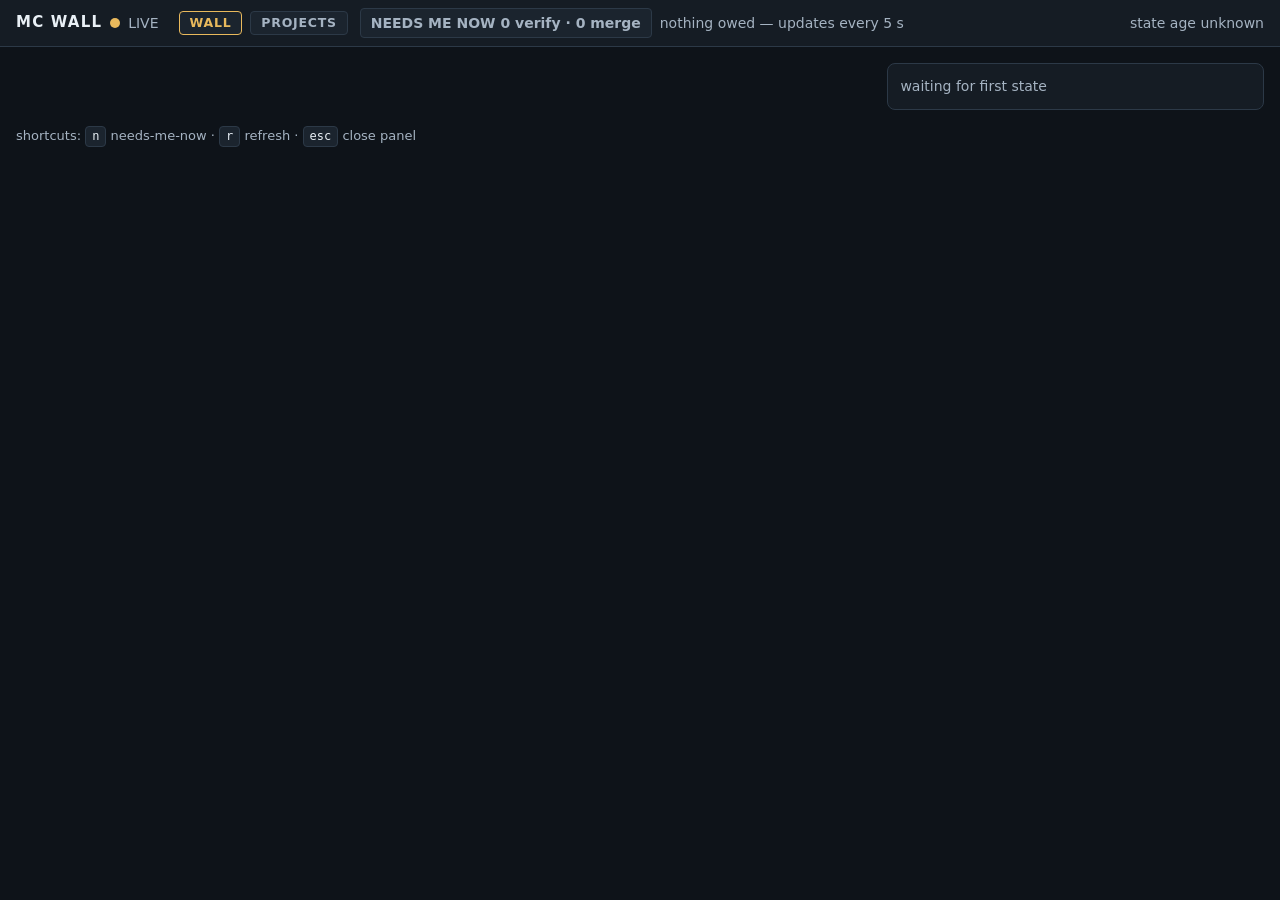
==== plugins/mission-control/wall/web/index.html @ cf571bd1 "feat(wall): parent-session lineage — tower emits parent_session_id; wall nests actors and tags side " ====
<!doctype html><html lang="en"><head><meta charset="utf-8">
<meta name="viewport" content="width=device-width, initial-scale=1">
<title>MC WALL</title>
<link rel="icon" href="data:,"><!-- suppress headless favicon net-error -->
<link rel="stylesheet" href="assets/style.css">
</head><body>
<header id="topbar">
  <div class="tb-cluster tb-identity">
    <span id="wordmark">MC WALL</span><span id="live-dot"></span><span id="mode-badge"></span>
  </div>
  <div class="tb-cluster tb-views">
    <button id="view-wall" type="button" aria-pressed="true">WALL</button>
    <button id="view-projects" type="button" aria-pressed="false">PROJECTS</button>
  </div>
  <div class="tb-cluster tb-owed">
    <button id="needs-me-now" type="button">NEEDS ME NOW <span id="nmn-counter"></span></button>
    <span id="nmn-hint" hidden>nothing owed — updates every 5 s</span>
  </div>
  <div class="tb-cluster tb-health">
    <span id="degraded-badges" role="status"></span>
    <span id="state-age-caption"></span>
  </div>
</header>
<div id="armed-strip"><span id="armed-indicator-slot"></span></div>
<div id="banner-strip" role="alert" hidden></div>
<div id="empty-hero" hidden></div>
<main id="grid">
  <section id="col1-programs" class="col"></section>
  <section id="col2" class="col">
    <section id="panel-verify" class="subpanel"></section>
    <section id="panel-human" class="subpanel"></section>
  </section>
  <section id="col3-sessions" class="col"></section>
</main>
<section id="projects-view" hidden></section>
<div id="panel-backdrop" hidden></div>
<div id="launch-panel" hidden></div>
<footer id="kbd-hint"><span>shortcuts: </span><span class="kbd">n</span><span> needs-me-now · </span><span class="kbd">r</span><span> refresh · </span><span class="kbd">esc</span><span> close panel</span></footer>
<script type="application/json" id="mock-full">{
  "schema_version": 1,
  "server": {
    "uptime_s": 43200,
    "generated_ts": 1789862400,
    "degraded": ["network degraded: git cleo", "note rows skipped: 2"],
    "banner": "QA fixture: embeds the literal '<\/script>' sequence to prove JSON block containment"
  },
  "programs": [
    {
      "program": "secfix",
      "note_path": "vault/secfix/note.md",
      "note_mtime": 1789861800,
      "objective": "harden session join against tag drift",
      "master": {"session_id": "s-master-1", "title": "mission-control tower", "last_active_ago_s": 412},
      "lanes": [
        {
          "row_id": "W2-L1",
          "repo": "cleo",
          "branch": "secfix/w2-l1",
          "slug": "secfix-w2-l1",
          "status_note": "forged",
          "status_parsed": "forged",
          "manifest": {"path": "ops/secfix/W2-L1.md", "prompt_md": "ops/secfix/W2-L1-prompt.md", "goal_md": "ops/secfix/W2-L1-goal.md", "precondition_mrs": [], "stall_t_hours": 24},
          "session": {"id": "s-101", "title": "secfix: join hardening", "title_pending": false, "dir": "~/.zcode/s-101", "last_active_ago_s": 900, "parent_session_id": null},
          "goal": {"state": "active", "queue_tail": "next: patch join tiebreak", "budget": {"slug": "secfix-w2-l1", "whole_run": 5, "gates": ["gate-1", "gate-2"]}},
          "signals": {"pushed": {"value": true, "age_s": 900}, "mr": {"ref": "!34", "repo_host": "gitlab", "state": "open", "title": "secfix: join hardening", "pipeline": "green", "age_s": 3600}},
          "suggest_verify": null,
          "stalled": null
        },
        {
          "row_id": "W2-L2",
          "repo": "cleo",
          "branch": "secfix/w2-l2",
          "slug": "secfix-w2-l2",
          "status_note": "launched",
          "status_parsed": "launched",
          "manifest": null,
          "session": null,
          "goal": {"state": "archived", "queue_tail": "", "budget": {}},
          "signals": {"pushed": {"value": false, "age_s": 7200}, "mr": null},
          "suggest_verify": null,
          "stalled": null
        },
        {
          "row_id": "W2-L3",
          "repo": "cleo",
          "branch": "secfix/w2-l3",
          "slug": "secfix-w2-l3",
          "status_note": "done",
          "status_parsed": "done",
          "manifest": {"path": "ops/secfix/W2-L3.md", "prompt_md": "ops/secfix/W2-L3-prompt.md", "goal_md": "ops/secfix/W2-L3-goal.md", "precondition_mrs": ["!12"], "stall_t_hours": 24},
          "session": {"id": "s-103", "title": "", "title_pending": true, "dir": "~/.zcode/s-103", "last_active_ago_s": 250000, "parent_session_id": null},
          "goal": {"state": "absent", "queue_tail": "", "budget": {}},
          "signals": {"pushed": null, "mr": null},
          "suggest_verify": null,
          "stalled": null
        },
        {
          "row_id": "W2-L4",
          "repo": "cleo",
          "branch": "secfix/w2-l4",
          "slug": "secfix-w2-l4",
          "status_note": "partial",
          "status_parsed": "partial",
          "manifest": {"path": "ops/secfix/W2-L4.md", "prompt_md": "ops/secfix/W2-L4-prompt.md", "goal_md": "ops/secfix/W2-L4-goal.md", "precondition_mrs": [], "stall_t_hours": 0},
          "session": null,
          "goal": null,
          "signals": {"pushed": {"value": true, "age_s": 120}, "mr": {"ref": "#56", "repo_host": "github", "state": "open", "title": "secfix: partial band fix", "pipeline": "", "age_s": 600}},
          "suggest_verify": {"because": ["status=partial", "finished_ago_s=2400"]},
          "stalled": null
        },
        {
          "row_id": "W2-L5",
          "repo": "cleo",
          "branch": "secfix/w2-l5",
          "slug": "secfix-w2-l5",
          "status_note": "failed",
          "status_parsed": "failed",
          "manifest": null,
          "session": {"id": "s-105", "title": "secfix: retry flaky join", "title_pending": false, "dir": "~/.zcode/s-105", "last_active_ago_s": 95, "parent_session_id": null},
          "goal": null,
          "signals": {"pushed": null, "mr": null},
          "suggest_verify": null,
          "stalled": null
        },
        {
          "row_id": "W2-L6",
          "repo": "cleo",
          "branch": "secfix/w2-l6",
          "slug": "secfix-w2-l6",
          "status_note": "parked",
          "status_parsed": "parked",
          "manifest": null,
          "session": null,
          "goal": null,
          "signals": {"pushed": null, "mr": null},
          "suggest_verify": null,
          "stalled": null
        },
        {
          "row_id": "W2-L7",
          "repo": "cleo",
          "branch": "secfix/w2-l7",
          "slug": "secfix-w2-l7",
          "status_note": "in-flight",
          "status_parsed": "in-flight",
          "manifest": {"path": "ops/secfix/W2-L7.md", "prompt_md": "ops/secfix/W2-L7-prompt.md", "goal_md": "ops/secfix/W2-L7-goal.md", "precondition_mrs": [], "stall_t_hours": 24},
          "session": {"id": "s-107", "title": "secfix: w2-l7 in flight", "title_pending": false, "dir": "~/.zcode/s-107", "last_active_ago_s": 1800, "parent_session_id": null},
          "goal": {"state": "active", "queue_tail": "next: arm launch gate", "budget": {"slug": "secfix-w2-l7", "whole_run": 3, "gates": ["gate-1"]}},
          "signals": {"pushed": {"value": false, "age_s": 30}, "mr": null},
          "suggest_verify": null,
          "stalled": null
        },
        {
          "row_id": "W2-L8",
          "repo": "cleo",
          "branch": "secfix/w2-l8",
          "slug": "secfix-w2-l8",
          "status_note": "Waiting on CI!!",
          "status_parsed": "UNPARSED",
          "manifest": null,
          "session": null,
          "goal": null,
          "signals": {"pushed": null, "mr": null},
          "suggest_verify": null,
          "stalled": null
        },
        {
          "row_id": "W2-L9",
          "repo": "cleo",
          "branch": "secfix/w2-l9",
          "slug": "secfix-w2-l9",
          "status_note": "in-flight",
          "status_parsed": "in-flight",
          "manifest": {"path": "ops/secfix/W2-L9.md", "prompt_md": "ops/secfix/W2-L9-prompt.md", "goal_md": "ops/secfix/W2-L9-goal.md", "precondition_mrs": [], "stall_t_hours": 6},
          "session": null,
          "goal": null,
          "signals": {"pushed": null, "mr": null},
          "suggest_verify": null,
          "stalled": {"because": "inactive for 21600s > stall_t 6h", "last_event": "queue.md mtime at 21600s ago"}
        },
        {
          "row_id": "W2-L10",
          "repo": "cleo",
          "branch": "secfix/w2-l10",
          "slug": "secfix-w2-l10",
          "status_note": "",
          "status_parsed": "UNPARSED",
          "manifest": null,
          "session": null,
          "goal": null,
          "signals": {"pushed": null, "mr": null},
          "suggest_verify": null,
          "stalled": null
        }
      ]
    },
    {
      "program": "omniforge",
      "note_path": "",
      "note_mtime": 0,
      "objective": "",
      "master": {"session_id": null, "title": null, "last_active_ago_s": null},
      "lanes": [
        {
          "row_id": "W3-L1",
          "repo": null,
          "branch": null,
          "slug": null,
          "status_note": "done",
          "status_parsed": "done",
          "manifest": null,
          "session": null,
          "goal": null,
          "signals": {"pushed": null, "mr": null},
          "suggest_verify": null,
          "stalled": null
        }
      ]
    }
  ],
  "verify_queue": [
    {"row_id": "W2-L3", "program": "secfix", "finished_ago_s": 250000, "master_hint": "s-master-1", "verify_cmd": "/mission-control-verify s-103"},
    {"row_id": "W2-L4", "program": "secfix", "finished_ago_s": 2400, "master_hint": "s-master-1", "verify_cmd": "/mission-control-verify sess_w2l4"},
    {"row_id": "W2-L99", "program": "secfix", "finished_ago_s": 600, "master_hint": "", "verify_cmd": "/mission-control-verify raw-token-xyz"},
    {"row_id": "W3-L1", "program": "omniforge", "finished_ago_s": 0, "master_hint": "", "verify_cmd": ""}
  ],
  "human_actions": [
    {"kind": "merge", "ref": "!34", "repo": "cleo", "repo_host": "gitlab", "title": "secfix: join hardening", "pipeline": "green", "ready": true},
    {"kind": "merge", "ref": "#56", "repo": "omniforge", "repo_host": "github", "title": "secfix: partial band fix", "pipeline": "", "ready": false}
  ],
  "sessions_unmapped": [
    {"id": "s-unmapped-1", "title": "scratch: rebase experiment", "dir": "~/.zcode/s-unmapped-1", "last_active_ago_s": 172800, "parent_session_id": "s-101"},
    {"id": "s-unmapped-2", "title": "", "dir": "~/.zcode/s-unmapped-2", "last_active_ago_s": 300, "parent_session_id": "sess_5eed0000-0000-4000-8000-0000000000dd"}
  ],
  "launch_pending": null,
  "wall": {
    "pending": {
      "version": 2,
      "status": "prompt-armed",
      "flag": null,
      "reason": null,
      "row_id": "W2-L7",
      "lane_tag": "[secfix W2-L7]",
      "repo_root": "/Users/shahil/work/cleo",
      "prompt_sha256": "b6c4f2a9d8e13f7a0c5e2b19d4a8f6c3e71b09d5a2c48f7e6b1d93a5c8e0f421",
      "launch_click_ms": 1789861800000,
      "matched_session_id": null,
      "matched_at_ms": null,
      "last_eval_ms": 1789862400000,
      "advisory_120s_fired": false,
      "canary_fired": false,
      "updated_at_ms": 1789862400000
    }
  }
}</script>
<script type="application/json" id="mock-minimal">{
  "schema_version": 1,
  "server": {"uptime_s": 0, "generated_ts": 0, "degraded": [], "banner": null},
  "programs": [],
  "verify_queue": [],
  "human_actions": [],
  "sessions_unmapped": [],
  "launch_pending": null,
  "wall": {"pending": null}
}</script>
<script type="application/json" id="mock-null-program">{
  "schema_version": 1,
  "server": {"uptime_s": 120, "generated_ts": 1789862400, "degraded": [], "banner": null},
  "programs": [
    null,
    {
      "program": "secfix",
      "note_path": "",
      "note_mtime": 0,
      "objective": "",
      "master": {"session_id": null, "title": null, "last_active_ago_s": null},
      "lanes": [
        {
          "row_id": "W2-L5",
          "repo": "cleo",
          "branch": null,
          "slug": null,
          "status_note": "launched",
          "status_parsed": "launched",
          "manifest": null,
          "session": null,
          "goal": null,
          "signals": {"pushed": null, "mr": null},
          "suggest_verify": null,
          "stalled": null
        }
      ]
    }
  ],
  "verify_queue": [],
  "human_actions": [],
  "sessions_unmapped": [],
  "launch_pending": null,
  "wall": {"pending": null}
}</script>
<script type="application/json" id="mock-unparsed">{
  "schema_version": 1,
  "server": {"uptime_s": 60, "generated_ts": 1789862400, "degraded": [], "banner": null},
  "programs": [
    {
      "program": "secfix",
      "note_path": "",
      "note_mtime": 0,
      "objective": "",
      "master": {"session_id": null, "title": null, "last_active_ago_s": null},
      "lanes": [
        {
          "row_id": "W2-L8",
          "repo": "cleo",
          "branch": null,
          "slug": null,
          "status_note": "Waiting on CI!!",
          "status_parsed": "UNPARSED",
          "manifest": null,
          "session": null,
          "goal": null,
          "signals": {"pushed": null, "mr": null},
          "suggest_verify": null,
          "stalled": null
        }
      ]
    }
  ],
  "verify_queue": [],
  "human_actions": [],
  "sessions_unmapped": [],
  "launch_pending": null,
  "wall": {"pending": null}
}</script>
<script type="application/json" id="mock-no-schema-version">{
  "server": {"uptime_s": 60, "generated_ts": 1789862400, "degraded": [], "banner": null},
  "programs": [
    {
      "program": "secfix",
      "note_path": "",
      "note_mtime": 0,
      "objective": "",
      "master": {"session_id": null, "title": null, "last_active_ago_s": null},
      "lanes": [
        {
          "row_id": "W2-L2",
          "repo": "cleo",
          "branch": null,
          "slug": null,
          "status_note": "launched",
          "status_parsed": "launched",
          "manifest": null,
          "session": null,
          "goal": null,
          "signals": {"pushed": null, "mr": null},
          "suggest_verify": null,
          "stalled": null
        }
      ]
    }
  ],
  "verify_queue": [],
  "human_actions": [],
  "sessions_unmapped": [],
  "launch_pending": null,
  "wall": {"pending": null}
}</script>
<script type="application/json" id="mock-empty-lanes">{
  "schema_version": 1,
  "server": {"uptime_s": 240, "generated_ts": 1789862400, "degraded": [], "banner": null},
  "programs": [
    {
      "program": "secfix",
      "note_path": "vault/secfix/note.md",
      "note_mtime": 1789860000,
      "objective": "sweep stale queue entries",
      "master": {"session_id": null, "title": null, "last_active_ago_s": null},
      "lanes": []
    }
  ],
  "verify_queue": [],
  "human_actions": [],
  "sessions_unmapped": [],
  "launch_pending": null,
  "wall": {"pending": null}
}</script>
<script type="application/json" id="mock-freeze">{
  "schema_version": 1,
  "server": {"uptime_s": 600, "generated_ts": 1789862400, "degraded": ["tracking degraded: session store unreadable"], "banner": null},
  "programs": [],
  "verify_queue": [],
  "human_actions": [],
  "sessions_unmapped": [],
  "launch_pending": null,
  "wall": {"pending": null}
}</script>
<script type="application/json" id="mock-pending-null">{
  "schema_version": 1,
  "server": {"uptime_s": 300, "generated_ts": 1789862400, "degraded": [], "banner": null},
  "programs": [
    {
      "program": "secfix",
      "note_path": "",
      "note_mtime": 0,
      "objective": "",
      "master": {"session_id": null, "title": null, "last_active_ago_s": null},
      "lanes": [
        {
          "row_id": "W2-L1",
          "repo": "cleo",
          "branch": null,
          "slug": null,
          "status_note": "forged",
          "status_parsed": "forged",
          "manifest": null,
          "session": null,
          "goal": null,
          "signals": {"pushed": null, "mr": null},
          "suggest_verify": null,
          "stalled": null
        }
      ]
    }
  ],
  "verify_queue": [],
  "human_actions": [],
  "sessions_unmapped": [],
  "launch_pending": null,
  "wall": {"pending": null}
}</script>
<script type="application/json" id="mock-pending-flagged">{
  "schema_version": 1,
  "server": {"uptime_s": 900, "generated_ts": 1789862400, "degraded": [], "banner": null},
  "programs": [],
  "verify_queue": [],
  "human_actions": [],
  "sessions_unmapped": [],
  "launch_pending": null,
  "wall": {
    "pending": {
      "version": 5,
      "status": "flagged",
      "flag": "ambiguous",
      "reason": "ambiguous tags",
      "row_id": "W2-L3",
      "lane_tag": "[secfix W2-L3]",
      "repo_root": "/Users/shahil/work/cleo",
      "prompt_sha256": "3e7a1c9b5d204f8e6a3c7b9d1e5f4a2c8b7d6e5f4a3c2b1d0e9f8a7b6c5d4e3f",
      "launch_click_ms": 1789850000000,
      "matched_session_id": "s-103",
      "matched_at_ms": 1789850100000,
      "last_eval_ms": 1789850100000,
      "advisory_120s_fired": true,
      "canary_fired": false,
      "updated_at_ms": 1789850100000
    }
  }
}</script>
<script src="assets/app.js"></script>
</body></html>
---- plugins/mission-control/wall/web/assets/style.css ----
/* MC Wall — style.css (canonical). The copy at assets/style.css must stay
 * byte-identical (AC-32). The :root token set below is the design contract
 * of record (redesign SPEC v2.1, "the operator's wall") — dark, dense-but-
 * scannable, information-first. Hue semantics (round 4 accent discipline):
 *   --attention cyan-blue  = interactive / look here (focus, hover, jump,
 *                            stalled ring) — deliberately never an alarm;
 *   --derived amber        = pending human action (armed strip, the owed CTA,
 *                            COPY VERIFY) AND derived signals — the "your
 *                            move" family;
 *   --stale red            = blocked / broken only. */

:root {
  --bg: #0e1319;
  --panel: #151c24;
  --panel-2: #1b242e;
  --border: #2c3947;
  --ink: #e9f0f6;
  --ink-dim: #a5b3c2;
  --note: #4cd787;
  --derived: #e9b95c;
  --stale: #ff8578;
  --attention: #62c2f0;
  /* additive layout + shape tokens (SPEC v2.1 §2.1) — the only spacing
   * vocabulary; no rule below may invent a raw px gap where a step exists */
  --s1: 4px;
  --s2: 8px;
  --s3: 12px;
  --s4: 16px;
  --s5: 24px;
  --r-s: 4px;
  --r-m: 8px;
  --r-pill: 999px;
  --focus: var(--attention);
}

html,
body {
  height: 100%;
}

body {
  margin: 0;
  background: var(--bg);
  color: var(--ink);
  font-family: system-ui, -apple-system, "Segoe UI", Roboto, sans-serif;
  font-size: 14px;
  line-height: 1.45;
  overflow-y: auto;
  overflow-x: hidden;
}

[hidden] {
  display: none !important;
}

/* ---- top bar shell (SPEC v2.1 §1/A2: three clusters) ---- */

#topbar {
  display: flex;
  align-items: center;
  flex-wrap: wrap;
  gap: var(--s3);
  padding: var(--s2) var(--s4);
  background: var(--panel);
  border-bottom: 1px solid var(--border);
  /* round 4 polish: the operator bar survives scrolling the wall */
  position: sticky;
  top: 0;
  z-index: 5;
}

.tb-cluster {
  display: flex;
  align-items: center;
  flex-wrap: wrap;
  gap: var(--s2);
}

.tb-health {
  margin-left: auto;
}

#wordmark {
  font-size: 15px;
  font-weight: 800;
  letter-spacing: 0.08em;
  text-transform: uppercase;
}

#live-dot {
  position: relative;
  width: 10px;
  height: 10px;
  border-radius: 50%;
  background: var(--stale);
}

#mode-badge,
#state-age-caption {
  color: var(--ink-dim);
}

/* the owed CTA: amber-tinted while it has work to name (the "your move"
 * family — round 4 accent discipline); idle-dim at 0 owed (SPEC v2.1 §2.5)
 * — still focusable/clickable either way */

#needs-me-now {
  color: var(--ink);
  background: color-mix(in srgb, var(--derived) 14%, var(--panel-2));
  border: 2px solid var(--derived);
}

#needs-me-now.nmn-idle {
  color: var(--ink-dim);
  background: var(--panel-2);
  border: 1px solid var(--border);
}

#nmn-hint {
  color: var(--ink-dim);
  font-size: 14px;
}

#nmn-counter {
  font-weight: 700;
}

/* ---- generic interactive states (every control the page introduces) ---- */

button {
  font: inherit;
  font-weight: 600;
  color: var(--ink);
  background: var(--panel-2);
  border: 1px solid var(--border);
  border-radius: var(--r-s);
  padding: 4px 10px;
  min-height: 26px;
  cursor: pointer;
}

button:hover {
  border-color: var(--attention);
}

button:active {
  background: var(--panel);
  border-color: var(--attention);
}

button:disabled {
  color: var(--ink-dim);
  opacity: 0.6;
  cursor: not-allowed;
}

/* one focus language (SPEC v2.1 §4.1): 2px cyan outline, offset 2, everywhere */

button:focus-visible,
.lane--launchable:focus-visible,
.session-row:focus-visible,
.unmapped-row:focus-visible,
.unmapped-toggle:focus-visible,
.idle-sub-head:focus-visible {
  outline: 2px solid var(--focus);
  outline-offset: 2px;
}

/* ---- armed strip (A1: the armed indicator leaves the top bar) ---- */

#armed-strip {
  padding: 0 var(--s4);
  /* Browser finding, round 3 (screen 10): the fixed launch panel (z 20) and
   * its backdrop (z 19) otherwise occlude the strip's right-aligned controls.
   * Riding above both keeps re-copy/cancel/× visible and clickable while the
   * panel is open; freeze (z 40, pointer-events none) still covers the page. */
  position: relative;
  z-index: 25;
}

/* with the panel open, the strip's BOX ends where the panel begins (round 4
 * fix, screens 07-10): the old padding-right hack kept the full-width strip
 * painting its border/background OVER the panel's first field row. An even
 * right margin shrinks the box instead — the armed chip + its controls dock
 * beside the panel edge with nothing overlapping. */

body.panel-open #armed-strip {
  padding-right: 0;
  margin-right: min(420px, 92vw);
}

/* ---- three-column grid (SPEC section 6) ---- */

#grid {
  display: grid;
  grid-template-columns: minmax(340px, 1fr) minmax(420px, 1.25fr) minmax(340px, 1fr);
  grid-template-areas: "programs verify sessions";
  gap: var(--s3);
  padding: var(--s4);
  align-items: start;
}

#col1-programs {
  grid-area: programs;
}

#col2 {
  grid-area: verify;
}

#col3-sessions {
  grid-area: sessions;
}

/* ---- round 4b: the ADAPTIVE grid ----
 * A column with no rows leaves the grid template instead of remaining as an
 * empty box floating in dead space (the default live wall used to show two
 * contentless columns beside ~60% void). renderBody tags #grid with
 * has-/no-programs, has-/no-owed, has-/no-sessions; the combinations below
 * pick the template. A sole content column centers at a readable width. */

#grid.has-programs.has-owed.has-sessions {
  grid-template-columns: minmax(340px, 1fr) minmax(420px, 1.25fr) minmax(340px, 1fr);
  grid-template-areas: "programs verify sessions";
}

#grid.has-programs.has-owed.no-sessions {
  grid-template-columns: minmax(340px, 1.1fr) minmax(420px, 1fr);
  grid-template-areas: "programs verify";
}

#grid.has-programs.no-owed.has-sessions {
  grid-template-columns: minmax(340px, 1.1fr) minmax(340px, 1fr);
  grid-template-areas: "programs sessions";
}

#grid.no-programs.has-owed.has-sessions {
  grid-template-columns: minmax(420px, 1.1fr) minmax(340px, 1fr);
  grid-template-areas: "verify sessions";
}

#grid.has-programs.no-owed.no-sessions {
  grid-template-columns: 1fr;
  grid-template-areas: "programs";
}

#grid.no-programs.has-owed.no-sessions {
  grid-template-columns: 1fr;
  grid-template-areas: "verify";
}

#grid.no-programs.no-owed.has-sessions {
  grid-template-columns: 1fr;
  grid-template-areas: "sessions";
}

/* Columns whose area is not in the active template are REMOVED, not left for
 * auto-placement: a dangling grid-area spawns implicit tracks that garble the
 * template (browser finding, round 4b — the live wall rendered verify boxes
 * in an implicit third column beside the sessions-only grid). display:none
 * takes them out of placement; their notes stay in the DOM for the pins. */

#grid.no-programs.no-owed #col1-programs,
#grid.no-programs.no-owed #col2 {
  display: none;
}

#grid.no-programs.has-owed #col1-programs {
  display: none;
}

#grid.has-programs.no-owed #col2 {
  display: none;
}

#grid.has-programs.has-owed.no-sessions #col3-sessions {
  display: none;
}

#grid.no-programs.has-owed.no-sessions #col3-sessions {
  display: none;
}

#grid.has-programs.no-owed.no-sessions #col3-sessions {
  display: none;
}

/* sole-sessions view: the collapsed 240px scroll cap wastes the page — let
 * the list breathe while keeping it scrollable (base rule stays pinned).
 * :not(.open) matters: without it this rule's specificity beats
 * .unmapped-rows.open and the show-all toggle stops doing anything. */

#grid.one-col .unmapped-rows:not(.open) {
  max-height: 62vh;
}

/* ---- round 5: view switcher (WALL / PROJECTS) + projects screen ---- */

.tb-views {
  margin-left: var(--s2);
}

.tb-views button {
  min-height: 24px;
  padding: 1px 10px;
  font-size: 12.5px;
  letter-spacing: 0.06em;
  color: var(--ink-dim);
}

.tb-views button[aria-pressed="true"] {
  color: var(--derived);
  border-color: var(--derived);
}

#projects-view {
  max-width: 1100px;
  margin: 0 auto;
  padding: var(--s4);
}

.projects-headrow {
  display: flex;
  align-items: center;
  justify-content: space-between;
  margin-bottom: var(--s2);
}

.projects-head {
  font-size: 15px;
  font-weight: 800;
  letter-spacing: 0.06em;
  text-transform: uppercase;
  color: var(--ink-dim);
}

.projects-sort {
  min-height: 24px;
  font-size: 12.5px;
  color: var(--ink-dim);
}

.projects-controls {
  display: flex;
  align-items: center;
  gap: var(--s2);
  margin-left: auto;
}

.projects-bg {
  min-height: 24px;
  font-size: 12.5px;
  color: var(--ink-dim);
}

.projects-bg[aria-pressed="true"] {
  color: var(--derived);
  border-color: var(--derived);
}

.project-card {
  background: var(--panel-2);
  border: 1px solid var(--border);
  border-radius: var(--r-m);
  padding: 10px;
}

.project-card + .project-card {
  margin-top: var(--s3);
}

.project-head {
  display: flex;
  align-items: baseline;
  flex-wrap: wrap;
  gap: 2px 10px;
}

.project-name {
  font-size: 15px;
  font-weight: 700;
}

/* the full path rides the name's title tooltip — never printed (round 5) */

.project-meta {
  margin-left: auto;
  color: var(--ink-dim);
  font-size: 13px;
}

.project-row {
  display: flex;
  align-items: baseline;
  gap: 10px;
  margin-top: 6px;
  padding: 5px 8px;
  background: var(--panel);
  border: 1px solid var(--border);
  border-radius: var(--r-m);
  font-size: 14px;
  cursor: pointer;
}

.project-row:hover {
  border-color: var(--attention);
}

.project-row-tag {
  color: var(--ink-dim);
  font-family: ui-monospace, SFMono-Regular, Menlo, Consolas, monospace;
  font-size: 12.5px;
  white-space: nowrap;
}

.project-row-title {
  flex: 1 1 200px;
  min-width: 0;
  overflow: hidden;
  text-overflow: ellipsis;
  white-space: nowrap;
  font-weight: 600;
}

.project-row-age {
  color: var(--ink-dim);
  white-space: nowrap;
}

.project-row .dim {
  font-family: ui-monospace, SFMono-Regular, Menlo, Consolas, monospace;
  font-size: 12.5px;
}

#grid.one-col .col {
  width: 100%;
  max-width: 1100px;
  margin: 0 auto;
}

/* a fully-empty VALID wall: the grid hides entirely — the big hero IS the page */

#grid.is-empty {
  display: none;
}

/* ---- round 4: the all-clear hero (index.html ships it hidden between the
 * banner strip and the grid; renderEmptyHero fills one of two forms) ---- */

#empty-hero.hero--big {
  margin: 0 var(--s4);
  padding: 26vh var(--s4) 0;
  text-align: center;
}

#empty-hero.hero--big .hero-line {
  font-size: 22px;
  font-weight: 800;
  letter-spacing: 0.01em;
  color: var(--note);
}

#empty-hero.hero--big .hero-sub {
  margin: var(--s2) auto 0;
  max-width: 640px;
  color: var(--ink-dim);
  font-size: 14px;
}

/* slim form: one context line when programs are absent but content exists */

#empty-hero.hero--slim {
  margin: 0 var(--s4);
  padding: var(--s3) 0 0;
  text-align: center;
}

#empty-hero.hero--slim .hero-line {
  color: var(--ink-dim);
  font-size: 14px;
}

/* boot readability (round 4, screen 01b): while LIVE waits for the first
 * state, the middle column's TWO waiting subpanels read as one duplicated
 * box — collapse the second; the notes stay in the DOM (AC-5 reads them) */

#col2.waiting .subpanel + .subpanel {
  display: none;
}

#col2.waiting .subpanel {
  border-style: dashed;
}

.col {
  min-width: 0;
  background: var(--panel);
  border: 1px solid var(--border);
  border-radius: var(--r-m);
  padding: var(--s3);
}

#col2 {
  display: flex;
  flex-direction: column;
}

.subpanel {
  background: var(--panel-2);
  border: 1px solid var(--border);
  border-radius: var(--r-m);
  padding: 10px;
}

#col2 .subpanel + .subpanel {
  margin-top: var(--s3);
}

/* dim empty-state note rendered by app.renderBlank */

.panel-note {
  color: var(--ink-dim);
  font-size: 14px;
}

/* skipped-rows notes (SPEC v2.1 §4.4): micro-mono, ⓘ prefix, text unchanged */

.data-note {
  color: var(--ink-dim);
  font-family: ui-monospace, SFMono-Regular, Menlo, Consolas, monospace;
  font-size: 12.5px;
}

.data-note::before {
  content: "ⓘ ";
}

/* companion guidance lines on valid-doc empty panels (SPEC v2.1 §4.4) */

.empty-hint {
  margin-top: var(--s1);
  color: var(--ink-dim);
  font-size: 14px;
}

/* ---- Col 1: program cards (SPEC 6.1) ---- */

.program-card {
  background: var(--panel-2);
  border: 1px solid var(--border);
  border-radius: var(--r-m);
  padding: 10px;
}

.program-card + .program-card {
  margin-top: var(--s3);
}

.card-head {
  display: flex;
  flex-wrap: wrap;
  align-items: baseline;
  gap: 2px 10px;
}

.card-title {
  font-size: 15px;
  font-weight: 700;
}

.card-objective {
  color: var(--ink-dim);
  font-size: 14px;
}

.card-stamp {
  margin-left: auto;
  color: var(--ink-dim);
  font-size: 14px;
}

.dim {
  color: var(--ink-dim);
}

/* ---- trust chip grammar (SPEC 5): line style AND dot shape encode the level ---- */

.lane {
  display: flex;
  flex-wrap: wrap;
  align-items: center;
  gap: 6px;
  margin-top: 8px;
}

.lane--launchable {
  cursor: pointer;
  border-radius: var(--r-s);
}

/* hover is elevation, never the sole carrier (the persistent ▸ rides along) */

.lane--launchable:hover {
  background: color-mix(in srgb, var(--attention) 7%, var(--panel-2));
  box-shadow: 0 0 0 1px color-mix(in srgb, var(--attention) 45%, var(--panel-2));
}

.lane--launchable:hover .chip,
.lane--launchable:active .chip {
  border-color: var(--attention);
}

.lane .stalled-note,
.lane .session-line,
.lane .goal-line {
  flex-basis: 100%;
  padding-left: 14px; /* SPEC v2.1 §3/05(b): detail lines indent under the chip */
  font-size: 14px;
  color: var(--ink-dim);
}

.stalled-note {
  color: var(--attention);
  font-weight: 600;
}

/* forged lanes carry a persistent trailing affordance — visible at rest */

.lane-go {
  color: var(--ink-dim);
}

.lane--launchable:hover .lane-go,
.lane--launchable:focus-visible .lane-go {
  color: var(--attention);
}

.chip {
  position: relative;
  display: inline-flex;
  align-items: center;
  min-height: 26px;
  padding: 2px 16px 2px 10px; /* right padding leaves room for the corner dot */
  border-radius: var(--r-pill);
  font-size: 14px;
  font-weight: 600;
  background: var(--panel);
}

/* Note status: SOLID 2px border + FILLED disk corner dot */
.chip--note {
  border: 2px solid var(--note);
  color: var(--note);
}

.chip--note::after {
  content: "";
  position: absolute;
  top: -4px;
  right: -4px;
  width: 10px;
  height: 10px;
  border-radius: 50%;
  background: var(--note);
}

/* Derived signal: DASHED 2px border + thin OPEN outline dot */
.chip--derived {
  border: 2px dashed var(--derived);
  color: var(--derived);
}

.chip--derived::after {
  content: "";
  position: absolute;
  top: -4px;
  right: -4px;
  width: 10px;
  height: 10px;
  border-radius: 50%;
  border: 1.5px solid var(--derived);
  background: transparent;
}

/* Stale / unknown: HATCHED stripes (stale ~30% alpha over transparent) + HOLLOW donut dot */
.chip--stale {
  border: 2px solid var(--stale);
  color: var(--stale);
  background-image: repeating-linear-gradient(45deg, color-mix(in srgb, var(--stale) 30%, transparent) 0 2px, transparent 2px 6px);
}

.chip--stale::after {
  content: "";
  position: absolute;
  top: -4px;
  right: -4px;
  width: 10px;
  height: 10px;
  border-radius: 50%;
  border: 3px solid var(--stale);
  background: transparent;
}

/* chip grammar v2 (SPEC v2.1 §2.4): severity rides ADDITIVE modifier classes
 * placed AFTER the provenance rules so border-color/color cascade wins; the
 * base border shorthands above stay untouched (AC-26 exact-string pins). */

.chip--sev-ok {
  color: var(--note);
  border-color: var(--note);
  background-color: color-mix(in srgb, var(--note) 12%, var(--panel-2));
}

.chip--sev-watch {
  color: var(--derived);
  border-color: var(--derived);
  background-color: color-mix(in srgb, var(--derived) 12%, var(--panel-2));
}

.chip--sev-blocked {
  color: var(--stale);
  border-color: var(--stale);
  background-color: color-mix(in srgb, var(--stale) 12%, var(--panel-2));
}

/* a stale-PROVENANCE chip watched/blocked re-hatches in the severity hue */

.chip--stale.chip--sev-watch {
  color: var(--derived);
  border-color: var(--derived);
  background-image: repeating-linear-gradient(45deg, color-mix(in srgb, var(--derived) 30%, transparent) 0 2px, transparent 2px 6px);
}

.chip--stale.chip--sev-blocked {
  background-image: repeating-linear-gradient(45deg, color-mix(in srgb, var(--stale) 30%, transparent) 0 2px, transparent 2px 6px);
}

/* round 4 status variants: the green family reads differently at a glance —
 * done goes quiet (finished work), in-flight is the LIVE one, parked dims.
 * Additive over the sev-ok base; no new tokens. */

.chip--s-done {
  color: color-mix(in srgb, var(--note) 55%, var(--ink-dim));
  border-color: color-mix(in srgb, var(--note) 45%, var(--border));
  background-color: var(--panel);
}

.chip--s-in-flight {
  background-color: color-mix(in srgb, var(--note) 24%, var(--panel-2));
}

.chip--s-parked {
  opacity: 0.7;
}

/* F-5: UNPARSED notes can be arbitrarily long — clamp the note span; the
 * full text stays available on the title tooltip. No new colors. */
.chip-unparsed-note {
  max-width: 280px;
  min-width: 0;
  overflow: hidden;
  text-overflow: ellipsis;
  white-space: nowrap;
}

/* STALLED is a treatment ON a chip, not a fourth trust level (SPEC 5) */
.chip.stalled {
  border-color: var(--attention);
  box-shadow: 0 0 0 1px var(--attention);
}

.padlock {
  color: var(--attention);
  font-size: 14px;
}

.legacy-badge,
.mr-badge,
.verify-tag {
  display: inline-flex;
  align-items: center;
  min-height: 26px;
  padding: 2px 8px;
  border-radius: var(--r-s);
  font-size: 14px;
  font-weight: 600;
}

/* legacy "launch via master" reads as a quiet outline tag (SPEC v2.1 §3/05(b)) */

.legacy-badge {
  border: 1px solid var(--border);
  color: var(--ink-dim);
  font-family: ui-monospace, SFMono-Regular, Menlo, Consolas, monospace;
  font-size: 12.5px;
}

.mr-badge {
  margin-left: 6px;
  border: 1px solid var(--derived);
  color: var(--derived);
  background: var(--panel);
}

/* T7 (D): per-host hues on top of the !/# glyph prefix (the primary
 * encoding) — gitlab reads note-green, github keeps derived-amber; the two
 * hosts are impossible to confuse at a distance. Existing tokens only. */
.mr-badge--gitlab {
  border-color: var(--note);
  color: var(--note);
}

.mr-badge--github {
  border-color: var(--derived);
  color: var(--derived);
}

.verify-tag {
  border: 1px dashed var(--derived);
  color: var(--derived);
  position: relative;    /* F-6: the corner dot anchors to the tag */
  padding-right: 16px;   /* F-6: dot-reserving, mirroring the chip treatment */
}

/* F-6: the verify? tag gets the dashed-chip corner-dot grammar. */
.verify-tag::after {
  content: "";
  position: absolute;
  top: -4px;
  right: -4px;
  width: 10px;
  height: 10px;
  border-radius: 50%;
  border: 1.5px solid var(--derived);
  background: transparent;
}

/* ---- Col 2: VERIFY QUEUE + HUMAN ACTIONS OWED (SPEC 6.2) ---- */

.subpanel-head {
  font-size: 13px;
  font-weight: 700;
  letter-spacing: 0.06em;
  text-transform: uppercase;
  color: var(--ink-dim);
}

.verify-row {
  margin-top: 8px;
  padding: 8px;
  background: var(--panel);
  border: 1px solid var(--border);
  border-left: 3px solid var(--derived); /* round 4: every verify row is "your move" */
  border-radius: var(--r-m);
}

.verify-caption {
  font-size: 14px;
  font-weight: 600;
}

.verify-signals,
.verify-master,
.verify-cmd-note {
  font-size: 14px;
}

.verify-actions {
  display: flex;
  flex-wrap: wrap;
  align-items: center;
  gap: var(--s2);
  margin-top: 6px;
}

/* round 4: COPY VERIFY is THE action of the verify queue — the one amber
 * control; "Bring ZCode forward" stays the quiet secondary */

.copy-verify-btn {
  border-color: var(--derived);
  color: var(--derived);
}

.merge-card {
  margin-top: 8px;
  padding: 8px;
  background: var(--panel);
  border: 1px solid var(--border);
  border-radius: var(--r-m);
}

/* round 4: the card's left edge carries readiness — NOT-ready reads as a
 * loose end (red edge), ready as a green light, before a single word */

.merge-card--not-ready {
  border-left: 3px solid var(--stale);
}

.merge-card--ready {
  border-left: 3px solid var(--note);
}

/* MR title + pipeline + repo badge share ONE visual line (SPEC 3.2 human row) */
.merge-line {
  display: flex;
  flex-wrap: nowrap;
  align-items: center;
  gap: 6px;
  min-height: 26px;
  font-size: 14px;
  white-space: nowrap;
}

.merge-repo,
.merge-pipeline {
  color: var(--ink-dim);
  font-weight: 600;
}

.pipeline-unknown {
  color: var(--stale);
  font-weight: 600;
}

.not-ready {
  color: var(--stale);
  font-weight: 600;
}

.ready-flag {
  color: var(--note);
  font-weight: 600;
}

/* transient inline notes (copy failures, fail-soft POST notes — never banners) */
.inline-note {
  color: var(--ink-dim);
  font-size: 14px;
}

.inline-note--error {
  color: var(--stale);
  font-weight: 600;
}

/* jump flash primitive: outline pulse ~1.5 s (class added/removed by the jump) */
.flash {
  outline: 2px solid var(--attention);
  outline-offset: 2px;
  animation: flash-pulse 1.5s ease-out 1;
}

@keyframes flash-pulse {
  0%,
  100% {
    outline-offset: 2px;
  }

  50% {
    outline-offset: 6px;
  }
}

/* ---- launch side panel (SPEC 6.1, fixed-right overlay) ---- */

#launch-panel {
  position: fixed;
  top: 0;
  right: 0;
  bottom: 0;
  /* border-box so the DRAWN width is min(420px, 92vw) — round 4 (screens
   * 07-10): content-box made the panel 33px wider than the armed strip's
   * dock margin, letting the strip's own background clip the panel's first
   * field rows even with the boxes nominally abutting. */
  box-sizing: border-box;
  width: min(420px, 92vw);
  padding: var(--s3) var(--s4) var(--s5);
  overflow-y: auto;
  background: var(--panel);
  border-left: 1px solid var(--border);
  z-index: 20;
}

/* The hidden attribute ships in index.html; the open class outranks it —
 * among author !important rules id+class specificity beats [hidden]. */
#launch-panel.open {
  display: block !important;
}

/* dim click-away curtain under the panel (SPEC v2.1 §3/07); mirrors the
 * panel's [hidden] + .open mechanism, one z-level below it */
#panel-backdrop {
  position: fixed;
  top: 0;
  right: 0;
  bottom: 0;
  left: 0;
  background: rgba(4, 8, 12, 0.55);
  z-index: 19;
}

#panel-backdrop.open {
  display: block !important;
}

.launch-head {
  display: flex;
  align-items: center;
  justify-content: space-between;
  margin-bottom: var(--s2);
}

.launch-title {
  font-size: 15px;
  font-weight: 700;
}

.launch-esc {
  margin-right: var(--s2);
  color: var(--ink-dim);
  font-family: ui-monospace, SFMono-Regular, Menlo, Consolas, monospace;
  font-size: 12.5px;
}

.launch-close {
  min-width: 34px;
}

.launch-section {
  margin-top: var(--s3);
}

.launch-section-head {
  margin-bottom: var(--s1);
  font-size: 13px;
  font-weight: 700;
  letter-spacing: 0.06em;
  text-transform: uppercase;
  color: var(--ink-dim);
}

.launch-line {
  margin: 4px 0;
  font-size: 14px;
}

.launch-k {
  margin-right: 6px;
  color: var(--ink-dim);
}

.launch-placeholder {
  margin-top: 10px;
}

.launch-btn {
  width: 100%;
  margin-top: var(--s3);
  padding: 8px;
}

/* LIVE design-off (AC-34): the lock is CSS-only — never a DOM node, so the
 * button's own text stays exactly "LAUNCH" (T4-carry pin). */
#launch-panel .launch-btn:disabled::before {
  content: "🔒 ";
}

.launch-note {
  margin-top: 6px;
  color: var(--ink-dim);
  font-size: 14px;
}

/* ---- T5: top-bar chrome — dot states, case note, degraded badges ---- */

#live-dot.live {
  background: var(--note);
}

/* the LIVE ping ring: reduced-motion-safe (the global reduce rule kills it) */

#live-dot.live::after {
  content: "";
  position: absolute;
  top: -3px;
  left: -3px;
  width: 10px;
  height: 10px;
  border-radius: 50%;
  border: 1px solid var(--note);
  animation: dot-ping 2.4s ease-out infinite;
}

@keyframes dot-ping {
  0% {
    transform: scale(0.6);
    opacity: 0.9;
  }

  70%,
  100% {
    transform: scale(1.8);
    opacity: 0;
  }
}

#live-dot.stale {
  background: var(--stale);
}

/* round 4 (screen 01b): before the first poll settles we know nothing —
 * amber "booting", NOT red (red is for measured staleness, not startup) */

#live-dot.booting {
  background: var(--derived);
  animation: boot-pulse 1.6s ease-in-out infinite;
}

@keyframes boot-pulse {
  0%,
  100% {
    opacity: 1;
  }

  50% {
    opacity: 0.45;
  }
}

#live-dot.frozen {
  background: var(--stale);
  background-image: repeating-linear-gradient(45deg, color-mix(in srgb, var(--stale) 30%, transparent) 0 2px, transparent 2px 5px);
}

/* T7 (C): QA mounts run no poll cycle — the dot renders neutral-dim there,
 * never the LIVE green (live/stale/frozen stay the LIVE semantics above). */
#live-dot.qa {
  background: var(--ink-dim);
}

.case-note {
  margin-left: 8px;
  color: var(--derived);
  font-size: 14px;
  font-weight: 600;
}

#degraded-badges {
  display: inline-flex;
  flex-wrap: wrap;
  gap: 6px;
}

.badge {
  display: inline-flex;
  align-items: center;
  min-height: 26px;
  padding: 2px 8px;
  border: 1px solid var(--border);
  border-radius: var(--r-s);
  font-size: 14px;
  font-weight: 600;
  color: var(--ink-dim);
}

.badge--advisory {
  border-color: var(--derived);
  color: var(--derived);
}

/* freeze badge carries the red left edge (SPEC v2.1 §3/15) */

.badge--freeze {
  border-color: var(--stale);
  border-left-width: 3px;
  color: var(--stale);
}

/* ---- T5: banner strip (SPEC 8) ---- */

#banner-strip {
  padding: var(--s2) var(--s4);
  background: var(--panel);
  border-bottom: 1px solid var(--border);
  overflow: hidden; /* clean collapse when the last line is dismissed */
}

.banner-line {
  margin: 2px 0;
  padding-left: var(--s2);
  border-left: 3px solid var(--border);
  font-size: 14px;
  font-weight: 600;
  color: var(--ink);
}

.banner--bad-doc {
  color: var(--stale);
  border-left-color: var(--stale);
}

.banner--operator {
  display: flex;
  align-items: center;
  gap: var(--s2);
  border-left-color: var(--derived);
}

/* T6: the debounced LIVE poll-failure banner (SPEC 4.3) — stale tone, and it
 * rides the operator layout so its dismiss button aligns. NOT a freeze. */
.banner--degraded {
  color: var(--stale);
  border-left-color: var(--stale);
}

/* companion hint lines are SIBLINGS of the pinned banner line, never children
 * (AC-4 asserts exact text on the first banner--bad-doc element) */

.banner-hint {
  margin: 2px 0;
  padding-left: calc(3px + var(--s2));
  border-left: 3px solid transparent;
  color: var(--ink-dim);
  font-size: 13.5px;
}

.banner-dismiss {
  min-width: 28px;
}

/* ---- T5: armed indicator (SPEC 7.3) ---- */

.armed-indicator {
  /* block-level flex: the chip fills the strip, so the in-chip controls can
   * actually right-align via margin-left:auto (a shrink-to-fit inline-flex
   * leaves them no free space to absorb — browser-verified round 2). */
  display: flex;
  flex-wrap: wrap;
  align-items: center;
  gap: var(--s2);
  min-height: 34px;
  padding: var(--s2) var(--s3);
  background: var(--panel);
  border: 1px solid var(--border);
  border-radius: var(--r-s);
  font-size: 14px;
  font-weight: 600;
}

/* round 4 accent discipline: armed = pending human action = the amber "your
 * move" family (was cyan, which read as informational while a paste is
 * actively being awaited) */

.armed--armed {
  border: 2px solid var(--derived);
  color: var(--derived);
  background: color-mix(in srgb, var(--derived) 10%, var(--panel));
}

.armed--flagged,
.armed--unknown {
  border: 2px solid var(--stale);
  color: var(--stale);
}

.armed--cleared {
  color: var(--ink-dim);
}

/* in-chip controls right-align inside the armed chip (SPEC v2.1 §3/08): the
 * FIRST button present takes the auto margin — re-copy on armed states,
 * cancel on goal-armed, the × alone on cleared/flagged — so the whole
 * control cluster hugs the strip's right edge in every status. */

.armed-indicator button:first-of-type {
  margin-left: auto;
}

.armed-note--server-only {
  color: var(--ink-dim);
  font-size: 14px;
}

.armed-dismiss {
  min-width: 28px;
}

/* ---- T5: freeze reactions (SPEC 8) — derived chips hatched, page locked ---- */

body.frozen {
  pointer-events: none;
}

body.frozen #grid {
  filter: saturate(0.5) brightness(0.85);
}

body.frozen::after {
  content: "";
  position: fixed;
  top: 0;
  right: 0;
  bottom: 0;
  left: 0;
  z-index: 40;
  pointer-events: none;
  /* T7 (B): hatch alpha roughly halved (30% -> 15%) — still unmistakable with
   * the lock + banner + hatched derived chips, but it no longer drowns the
   * frozen page content underneath. */
  background-image: repeating-linear-gradient(45deg, color-mix(in srgb, var(--stale) 15%, transparent) 0 2px, transparent 2px 8px);
}

body.frozen .chip--derived {
  background-image: repeating-linear-gradient(45deg, color-mix(in srgb, var(--stale) 30%, transparent) 0 2px, transparent 2px 6px);
}

/* notes degraded: {program} — the named card hatches + carries the caption */

.program-card.degraded-notes {
  background-image: repeating-linear-gradient(45deg, color-mix(in srgb, var(--stale) 30%, transparent) 0 2px, transparent 2px 6px);
}

.notes-degraded-caption {
  margin-top: 4px;
  color: var(--stale);
  font-size: 14px;
  font-weight: 600;
}

/* goals degraded: {repo} — that repo's goal lines go stale */

.goal-line.stale {
  color: var(--stale);
}

/* ---- T5: Col 3 SESSIONS (SPEC 6.3) ---- */

.session-group {
  margin-top: 10px;
}

.session-group-head {
  padding-bottom: 2px;
  border-bottom: 1px solid var(--border);
  color: var(--ink-dim);
  font-size: 13px;
  font-weight: 700;
  letter-spacing: 0.06em;
  text-transform: uppercase;
}

.session-row {
  display: flex;
  flex-wrap: wrap;
  align-items: baseline;
  gap: 2px 8px;
  margin-top: 6px;
  padding: 4px 6px;
  background: var(--panel-2);
  border: 1px solid var(--border);
  border-radius: var(--r-m);
  font-size: 14px;
  cursor: pointer;
}

.session-row:hover {
  border-color: var(--attention);
}

.session-title {
  font-weight: 600;
}

.session-master-tag {
  color: var(--ink-dim);
}

.session-idle {
  color: var(--ink-dim);
  /* round 4b: ages hang right so the row reads title-left / telemetry-right */
  margin-left: auto;
  white-space: nowrap;
}

.session-idle.stale {
  color: var(--stale);
  font-weight: 600;
}

.idle-sub {
  margin-top: 6px;
}

.idle-sub.collapsed .session-row {
  display: none;
}

.idle-sub-head {
  min-height: 26px;
  padding: 2px 8px;
  color: var(--ink-dim);
}

.idle-sub-head:hover {
  border-color: var(--attention);
  color: var(--ink);
}

.idle-sub-head[aria-expanded="true"]::before {
  content: "▾ ";
}

.idle-sub-head[aria-expanded="false"]::before {
  content: "▸ ";
}

/* expanded idle rows indent under a guide line (SPEC v2.1 §3/11) */

.idle-sub:not(.collapsed) .session-row {
  margin-left: 12px;
  border-left: none;
  box-shadow: inset 1px 0 0 var(--border);
  border-top-left-radius: 0;
  border-bottom-left-radius: 0;
}

/* bottom strip: unmapped sessions; scrolls internally past 8 rows */

.unmapped-strip {
  margin-top: 14px;
  padding-top: var(--s2);
  border-top: 1px solid var(--border);
}

.unmapped-head {
  color: var(--ink-dim);
  font-size: 13px;
  font-weight: 700;
  letter-spacing: 0.06em;
  text-transform: uppercase;
}

.unmapped-toggle {
  margin-left: var(--s2);
  min-height: 22px;
  padding: 1px 8px;
  font-size: 12.5px;
  color: var(--ink-dim);
}

.unmapped-toggle::after {
  content: " ▾";
}

.unmapped-toggle[aria-expanded="true"]::after {
  content: " ▴";
}

.unmapped-rows {
  max-height: 240px;
  overflow-y: auto;
}

/* additive override: the toggle opens the strip past its scroll cap (SPEC
 * v2.1 §3/02); the base scroll rule above stays byte-identical for its pin */

.unmapped-rows.open {
  max-height: none;
}

/* round 4: rows group under their dir (the repo path) — the path renders
 * ONCE per group; a wall of identical rows becomes a few labeled groups */

.unmapped-group {
  margin-top: var(--s2);
}

.unmapped-group-head {
  margin-bottom: 2px;
  color: var(--ink-dim);
  font-family: ui-monospace, SFMono-Regular, Menlo, Consolas, monospace;
  font-size: 12.5px;
  font-weight: 600;
}

/* ---- round 6: background sessions (workflow subagents, side chats) ----
 * collapsed until the operator asks; the toggle owns the reveal state */

.unmapped-hidden {
  margin-top: var(--s2);
}

.unmapped-hidden.collapsed > .unmapped-group {
  display: none;
}

.unmapped-hidden-toggle {
  min-height: 26px;
  padding: 2px 8px;
  color: var(--ink-dim);
  font-size: 13px;
}

.unmapped-hidden-toggle:hover {
  border-color: var(--attention);
  color: var(--ink);
}

.unmapped-hidden-toggle[aria-expanded="true"]::before {
  content: "▾ ";
}

.unmapped-hidden-toggle[aria-expanded="false"]::before {
  content: "▸ ";
}

.unmapped-row {
  display: flex;
  flex-wrap: wrap;
  align-items: baseline;
  gap: 2px 10px;
  margin-top: 6px;
  padding: 5px 8px;
  background: var(--panel-2);
  border: 1px dashed var(--border);
  border-radius: var(--r-m);
  font-size: 14px;
  color: var(--ink);
  cursor: pointer;
}

.unmapped-row:hover {
  border-color: var(--attention);
}

/* round 4b: title / age / id are separate segments — the row reads like a
 * table line at full width (title carries, age and id hang right) */

.unmapped-row .unmapped-title {
  flex: 1 1 240px;
  min-width: 0;
  overflow: hidden;
  text-overflow: ellipsis;
  white-space: nowrap;
  font-weight: 600;
}

.unmapped-row .unmapped-age {
  color: var(--ink-dim);
  white-space: nowrap;
}

.unmapped-row:hover .unmapped-age {
  color: var(--ink);
}

/* the trailing dim id span reads as an id: dim monospace micro (SPEC v2.1
 * §3/01 "path/age micro-mono"; browser-verified round 2 — .dim alone carries
 * no family) */

.unmapped-row .dim {
  font-family: ui-monospace, SFMono-Regular, Menlo, Consolas, monospace;
  font-size: 12.5px;
}

/* round 7: parent lineage — the "↳ <parent>" segment on a side-chat row (a
 * dim annotation between title and age, clamped so a long parent title can
 * not blow out the row) and the per-parent sub-head inside the rare
 * multi-parent run cluster */

.unmapped-row .unmapped-parent {
  flex: 0 1 auto;
  max-width: 45%;
  overflow: hidden;
  text-overflow: ellipsis;
  white-space: nowrap;
  color: var(--ink-dim);
  font-size: 12.5px;
}

.unmapped-row:hover .unmapped-parent {
  color: var(--ink);
}

.unmapped-subgroup-head {
  margin: 4px 0 0 10px;
  color: var(--ink-dim);
  font-size: 12.5px;
}

/* ---- footer: keyboard shortcuts (SPEC v2.1 §1) ---- */

#kbd-hint {
  padding: 0 var(--s4) var(--s4);
  color: var(--ink-dim);
  font-size: 13px;
}

.kbd {
  display: inline-block;
  padding: 1px 6px;
  border: 1px solid var(--border);
  border-radius: var(--r-s);
  background: var(--panel-2);
  color: var(--ink);
  font-family: ui-monospace, SFMono-Regular, Menlo, Consolas, monospace;
  font-size: 12px;
}

@media (prefers-reduced-motion: reduce) {
  *,
  *::before,
  *::after {
    animation: none !important;
    transition: none !important;
  }
}
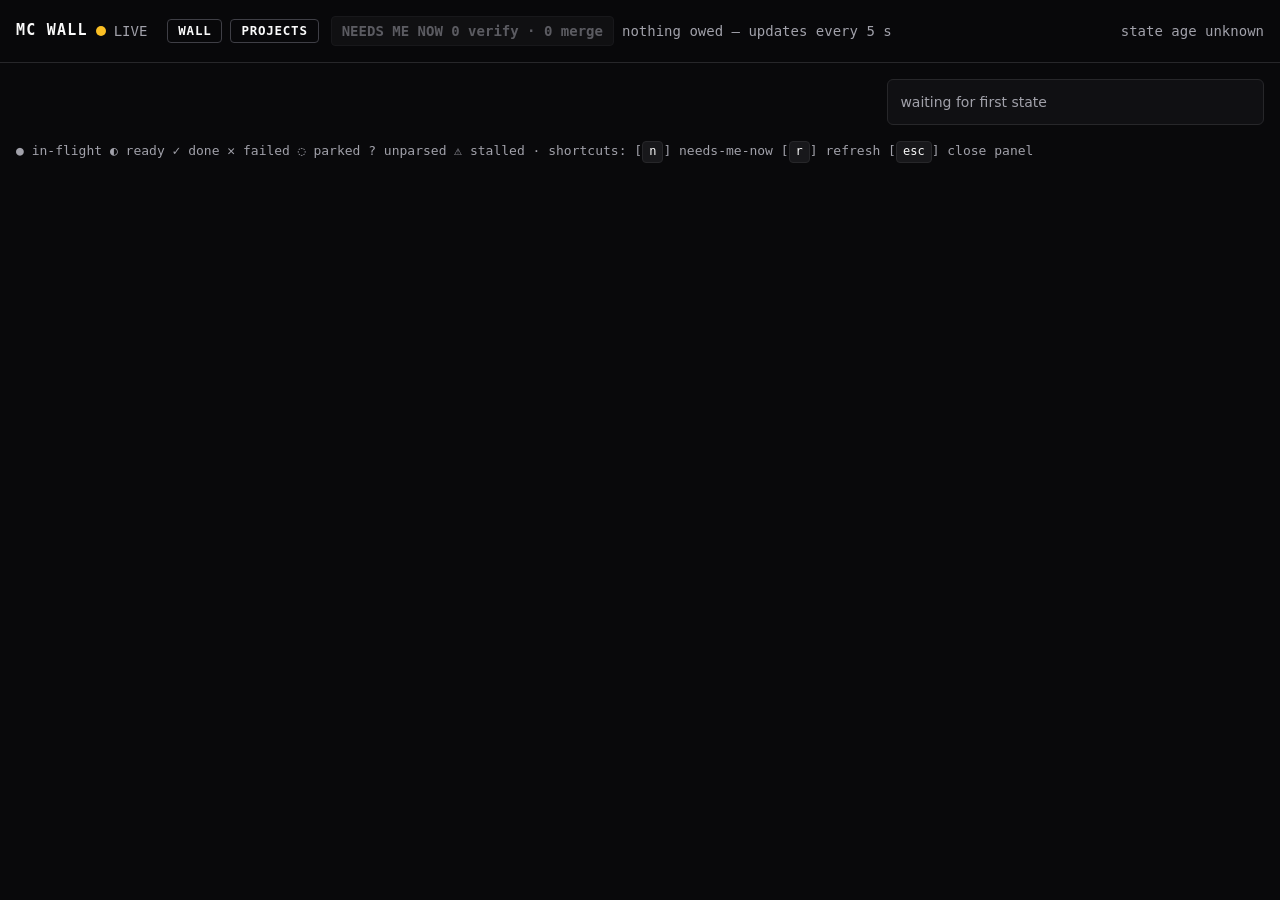
==== commit d79b76eb: "feat(wall): signal-panel token root, chrome shell, button system, footer legend [loop/mcwall-signal-" ====
--- a/plugins/mission-control/wall/web/index.html
+++ b/plugins/mission-control/wall/web/index.html
@@ -35,7 +35,7 @@
 <section id="projects-view" hidden></section>
 <div id="panel-backdrop" hidden></div>
 <div id="launch-panel" hidden></div>
-<footer id="kbd-hint"><span>shortcuts: </span><span class="kbd">n</span><span> needs-me-now · </span><span class="kbd">r</span><span> refresh · </span><span class="kbd">esc</span><span> close panel</span></footer>
+<footer id="kbd-hint"><span>● in-flight ◐ ready ✓ done ✕ failed ◌ parked ? unparsed ⚠ stalled · shortcuts: [</span><span class="kbd">n</span><span>] needs-me-now [</span><span class="kbd">r</span><span>] refresh [</span><span class="kbd">esc</span><span>] close panel</span></footer>
 <script type="application/json" id="mock-full">{
   "schema_version": 1,
   "server": {
@@ -229,8 +229,8 @@
     {"kind": "merge", "ref": "#56", "repo": "omniforge", "repo_host": "github", "title": "secfix: partial band fix", "pipeline": "", "ready": false}
   ],
   "sessions_unmapped": [
-    {"id": "s-unmapped-1", "title": "scratch: rebase experiment", "dir": "~/.zcode/s-unmapped-1", "last_active_ago_s": 172800, "parent_session_id": "s-101"},
-    {"id": "s-unmapped-2", "title": "", "dir": "~/.zcode/s-unmapped-2", "last_active_ago_s": 300, "parent_session_id": "sess_5eed0000-0000-4000-8000-0000000000dd"}
+    {"id": "s-unmapped-1", "title": "scratch: rebase experiment", "dir": "~/.zcode/s-unmapped-1", "last_active_ago_s": 172800, "parent_session_id": "s-101", "parent_title": "secfix: join hardening"},
+    {"id": "s-unmapped-2", "title": "", "dir": "~/.zcode/s-unmapped-2", "last_active_ago_s": 300, "parent_session_id": "sess_5eed0000-0000-4000-8000-0000000000dd", "parent_title": "rebase planning chat"}
   ],
   "launch_pending": null,
   "wall": {
--- a/plugins/mission-control/wall/web/assets/style.css
+++ b/plugins/mission-control/wall/web/assets/style.css
@@ -10,16 +10,18 @@
  *   --stale red            = blocked / broken only. */
 
 :root {
-  --bg: #0e1319;
-  --panel: #151c24;
-  --panel-2: #1b242e;
-  --border: #2c3947;
-  --ink: #e9f0f6;
-  --ink-dim: #a5b3c2;
-  --note: #4cd787;
-  --derived: #e9b95c;
-  --stale: #ff8578;
-  --attention: #62c2f0;
+  --bg: #09090b;
+  --raise: #101013;
+  --hover: #18181b;
+  --border: #27272a;
+  --border-2: #3f3f46;
+  --ink: #fafafa;
+  --dim: #a1a1aa;
+  --faint: #71717a;
+  --green: #34d399;
+  --amber: #fbbf24;
+  --red: #f87171;
+  --blue: #60a5fa;
   /* additive layout + shape tokens (SPEC v2.1 §2.1) — the only spacing
    * vocabulary; no rule below may invent a raw px gap where a step exists */
   --s1: 4px;
@@ -28,9 +30,24 @@
   --s4: 16px;
   --s5: 24px;
   --r-s: 4px;
-  --r-m: 8px;
+  --r-m: 6px;
+  --font-mono: ui-monospace, "SF Mono", Menlo, Consolas, monospace;
+  --font-ui: system-ui, -apple-system, "Segoe UI", Roboto, sans-serif;
+  --focus: var(--blue);
+  /* TEMPORARY legacy aliases — deleted in sp-5 (purge is assert-locked there).
+     HEX-VALUED on purpose (critic-2 fix a): selftest relLum parseInt's the token
+     value, so var()-valued aliases would NaN sev-contrast's contrast math at sp-1
+     GREEN. These keep old-token NAME pins resolving (T7-D string compare, round4
+     merges, T7-B, AC-29 var() strings, sev-contrast panel reads) with the NEW
+     contract values. Each line may be deleted earlier once zero references remain. */
+  --panel: #101013;
+  --panel-2: #18181b;
+  --ink-dim: #a1a1aa;
+  --note: #34d399;
+  --derived: #fbbf24;
+  --stale: #f87171;
+  --attention: #60a5fa;
   --r-pill: 999px;
-  --focus: var(--attention);
 }
 
 html,
@@ -42,9 +59,10 @@
   margin: 0;
   background: var(--bg);
   color: var(--ink);
-  font-family: system-ui, -apple-system, "Segoe UI", Roboto, sans-serif;
+  font-family: var(--font-ui);
   font-size: 14px;
   line-height: 1.45;
+  font-variant-numeric: tabular-nums;
   overflow-y: auto;
   overflow-x: hidden;
 }
@@ -61,7 +79,9 @@
   flex-wrap: wrap;
   gap: var(--s3);
   padding: var(--s2) var(--s4);
-  background: var(--panel);
+  min-height: 46px;
+  background: color-mix(in srgb, var(--bg) 88%, transparent);
+  backdrop-filter: blur(8px);
   border-bottom: 1px solid var(--border);
   /* round 4 polish: the operator bar survives scrolling the wall */
   position: sticky;
@@ -100,20 +120,40 @@
   color: var(--ink-dim);
 }
 
-/* the owed CTA: amber-tinted while it has work to name (the "your move"
- * family — round 4 accent discipline); idle-dim at 0 owed (SPEC v2.1 §2.5)
- * — still focusable/clickable either way */
-
-#needs-me-now {
+/* button system (signal-panel SPEC 3.4): primary = solid --ink bg with --bg
+ * text (NEEDS ME NOW owed, COPY VERIFY, armed RE-COPY); ghost = 1px --border-2
+ * outline; idle/disabled read at ~55% opacity — still focusable either way */
+
+#needs-me-now:not(.nmn-idle),
+.copy-verify-btn,
+.armed-recopy {
+  color: var(--bg);
+  background: var(--ink);
+  border: 1px solid var(--ink);
+}
+
+#view-wall,
+#view-projects,
+.projects-sort,
+.projects-bg,
+.activate-btn,
+.launch-btn,
+.launch-close,
+.banner-dismiss,
+.armed-dismiss,
+.armed-cancel,
+.unmapped-toggle,
+.unmapped-hidden-toggle {
   color: var(--ink);
-  background: color-mix(in srgb, var(--derived) 14%, var(--panel-2));
-  border: 2px solid var(--derived);
+  background: transparent;
+  border: 1px solid var(--border-2);
 }
 
 #needs-me-now.nmn-idle {
   color: var(--ink-dim);
   background: var(--panel-2);
   border: 1px solid var(--border);
+  opacity: 0.55;
 }
 
 #nmn-hint {
@@ -150,7 +190,7 @@
 
 button:disabled {
   color: var(--ink-dim);
-  opacity: 0.6;
+  opacity: 0.55;
   cursor: not-allowed;
 }
 
@@ -420,6 +460,52 @@
   text-overflow: ellipsis;
   white-space: nowrap;
   font-weight: 600;
+}
+
+/* round 8: visible parent lineage on a project row ("↳ <parent>") — hover-only
+ * was not enough; this view is where operators browse by project */
+
+.project-row-parent {
+  flex: 0 1 220px;
+  min-width: 0;
+  overflow: hidden;
+  text-overflow: ellipsis;
+  white-space: nowrap;
+  color: var(--ink-dim);
+  font-size: 12.5px;
+}
+
+.project-row:hover .project-row-parent {
+  color: var(--ink);
+}
+
+/* round 9: one expandable row per workflow run — the run row reads like a
+ * project row (plus actor count + chevron); the actor rows stay in the DOM
+ * under it (collapsed via class, never absence) and indent one level */
+
+.project-run-actors.collapsed {
+  display: none;
+}
+
+.project-run-actors .project-row {
+  margin-left: 16px;
+}
+
+.project-run-count {
+  color: var(--ink-dim);
+  font-family: ui-monospace, SFMono-Regular, Menlo, Consolas, monospace;
+  font-size: 12.5px;
+  white-space: nowrap;
+}
+
+.project-run-head[aria-expanded="true"]::after {
+  content: " ▴";
+  color: var(--ink-dim);
+}
+
+.project-run-head[aria-expanded="false"]::after {
+  content: " ▾";
+  color: var(--ink-dim);
 }
 
 .project-row-age {
@@ -1112,7 +1198,7 @@
  * amber "booting", NOT red (red is for measured staleness, not startup) */
 
 #live-dot.booting {
-  background: var(--derived);
+  background: var(--amber);
   animation: boot-pulse 1.6s ease-in-out infinite;
 }
 
@@ -1135,7 +1221,7 @@
 /* T7 (C): QA mounts run no poll cycle — the dot renders neutral-dim there,
  * never the LIVE green (live/stale/frozen stay the LIVE semantics above). */
 #live-dot.qa {
-  background: var(--ink-dim);
+  background: var(--dim);
 }
 
 .case-note {
@@ -1588,6 +1674,44 @@
   font-size: 12.5px;
 }
 
+/* round 8: glanceable background clusters — the parent conversation LEADS
+ * (it is the task; operators do not memorize run ids), with a dim meta line
+ * for project · run id · actor count. The old single dim-mono head inverted
+ * the hierarchy: the most informative line was the least visible one. */
+
+.unmapped-group-title {
+  overflow: hidden;
+  text-overflow: ellipsis;
+  white-space: nowrap;
+  color: var(--ink);
+  font-size: 13.5px;
+  font-weight: 600;
+}
+
+.unmapped-group-meta {
+  margin-top: 1px;
+  color: var(--ink-dim);
+  font-family: ui-monospace, SFMono-Regular, Menlo, Consolas, monospace;
+  font-size: 12px;
+}
+
+/* the project segment on a side-chat row (basename; full dir on hover) */
+
+.unmapped-row .unmapped-project {
+  flex: 0 1 auto;
+  max-width: 24%;
+  overflow: hidden;
+  text-overflow: ellipsis;
+  white-space: nowrap;
+  color: var(--ink-dim);
+  font-family: ui-monospace, SFMono-Regular, Menlo, Consolas, monospace;
+  font-size: 12px;
+}
+
+.unmapped-row:hover .unmapped-project {
+  color: var(--ink);
+}
+
 /* ---- footer: keyboard shortcuts (SPEC v2.1 §1) ---- */
 
 #kbd-hint {
@@ -1607,6 +1731,57 @@
   font-size: 12px;
 }
 
+/* ---- signal-panel sp-1: mono data + micro-labels ----
+ * Data surfaces read in the mono stack (SPEC section 1: ui-monospace/SF Mono/
+ * Menlo for ALL data + labels; system-ui prose keeps --font-ui via body).
+ * tabular-nums rides on body so every numeric column aligns. */
+
+#topbar,
+.lane,
+.session-line,
+.goal-line,
+.stalled-note,
+.verify-caption,
+.verify-signals,
+.verify-master,
+.merge-line,
+.session-row,
+.unmapped-row,
+.session-idle,
+.mr-badge,
+.legacy-badge,
+.badge,
+#kbd-hint,
+.launch-panel,
+.lane-go {
+  font-family: var(--font-mono);
+}
+
+/* uppercase micro-labels (SPEC section 1: 11px / weight 600 / letter-spacing
+ * 0.14em / --faint) — every *-head class app.js emits gets the treatment.
+ * Placed last so it wins the same-specificity cascade over the per-class
+ * rules above; layout decls (borders, margins, flex) live there. */
+
+.card-head,
+.launch-section-head,
+.launch-head,
+.subpanel-head,
+.session-group-head,
+.idle-sub-head,
+.unmapped-head,
+.unmapped-subgroup-head,
+.unmapped-group-head,
+.project-head,
+.project-run-head,
+.projects-head {
+  font-family: var(--font-mono);
+  font-size: 11px;
+  font-weight: 600;
+  letter-spacing: 0.14em;
+  text-transform: uppercase;
+  color: var(--faint);
+}
+
 @media (prefers-reduced-motion: reduce) {
   *,
   *::before,
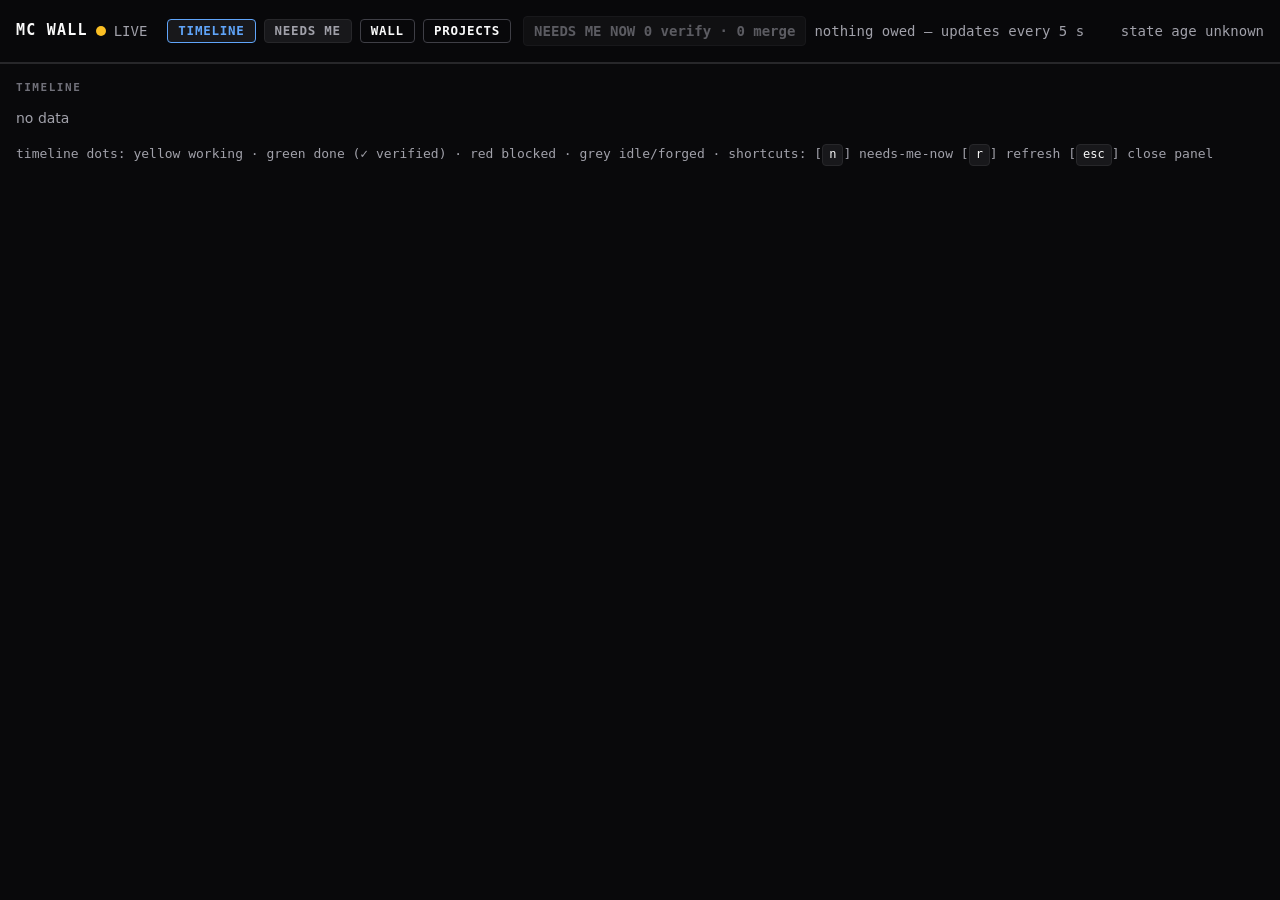
==== commit 54b56dbc: "feat(wall): timeline + needs-me tabs — contract v2 web (W2-L2) - TIMELINE opening tab: per-program d" ====
--- a/plugins/mission-control/wall/web/index.html
+++ b/plugins/mission-control/wall/web/index.html
@@ -9,7 +9,9 @@
     <span id="wordmark">MC WALL</span><span id="live-dot"></span><span id="mode-badge"></span>
   </div>
   <div class="tb-cluster tb-views">
-    <button id="view-wall" type="button" aria-pressed="true">WALL</button>
+    <button id="view-timeline" type="button" aria-pressed="true">TIMELINE</button>
+    <button id="view-needs" type="button" aria-pressed="false">NEEDS ME</button>
+    <button id="view-wall" type="button" aria-pressed="false">WALL</button>
     <button id="view-projects" type="button" aria-pressed="false">PROJECTS</button>
   </div>
   <div class="tb-cluster tb-owed">
@@ -32,12 +34,14 @@
   </section>
   <section id="col3-sessions" class="col"></section>
 </main>
+<section id="timeline-view" hidden></section>
+<section id="needs-view" hidden></section>
 <section id="projects-view" hidden></section>
 <div id="panel-backdrop" hidden></div>
 <div id="launch-panel" hidden></div>
-<footer id="kbd-hint"><span>● in-flight ◐ ready ✓ done ✕ failed ◌ parked ? unparsed ⚠ stalled · shortcuts: [</span><span class="kbd">n</span><span>] needs-me-now [</span><span class="kbd">r</span><span>] refresh [</span><span class="kbd">esc</span><span>] close panel</span></footer>
+<footer id="kbd-hint"><span>timeline dots: yellow working · green done (✓ verified) · red blocked · grey idle/forged · shortcuts: [</span><span class="kbd">n</span><span>] needs-me-now [</span><span class="kbd">r</span><span>] refresh [</span><span class="kbd">esc</span><span>] close panel</span></footer>
 <script type="application/json" id="mock-full">{
-  "schema_version": 1,
+  "schema_version": 2,
   "server": {
     "uptime_s": 43200,
     "generated_ts": 1789862400,
@@ -64,7 +68,10 @@
           "goal": {"state": "active", "queue_tail": "next: patch join tiebreak", "budget": {"slug": "secfix-w2-l1", "whole_run": 5, "gates": ["gate-1", "gate-2"]}},
           "signals": {"pushed": {"value": true, "age_s": 900}, "mr": {"ref": "!34", "repo_host": "gitlab", "state": "open", "title": "secfix: join hardening", "pipeline": "green", "age_s": 3600}},
           "suggest_verify": null,
-          "stalled": null
+          "stalled": null,
+          "deps": [],
+          "verified": false,
+          "verify_due": null
         },
         {
           "row_id": "W2-L2",
@@ -78,7 +85,10 @@
           "goal": {"state": "archived", "queue_tail": "", "budget": {}},
           "signals": {"pushed": {"value": false, "age_s": 7200}, "mr": null},
           "suggest_verify": null,
-          "stalled": null
+          "stalled": null,
+          "deps": ["W2-L1"],
+          "verified": false,
+          "verify_due": null
         },
         {
           "row_id": "W2-L3",
@@ -92,7 +102,10 @@
           "goal": {"state": "absent", "queue_tail": "", "budget": {}},
           "signals": {"pushed": null, "mr": null},
           "suggest_verify": null,
-          "stalled": null
+          "stalled": null,
+          "deps": ["W2-L1"],
+          "verified": true,
+          "verify_due": null
         },
         {
           "row_id": "W2-L4",
@@ -106,7 +119,10 @@
           "goal": null,
           "signals": {"pushed": {"value": true, "age_s": 120}, "mr": {"ref": "#56", "repo_host": "github", "state": "open", "title": "secfix: partial band fix", "pipeline": "", "age_s": 600}},
           "suggest_verify": {"because": ["status=partial", "finished_ago_s=2400"]},
-          "stalled": null
+          "stalled": null,
+          "deps": ["W2-L2", "W2-L3"],
+          "verified": false,
+          "verify_due": {"because": ["status=partial", "finished_ago_s=2400"]}
         },
         {
           "row_id": "W2-L5",
@@ -120,7 +136,10 @@
           "goal": null,
           "signals": {"pushed": null, "mr": null},
           "suggest_verify": null,
-          "stalled": null
+          "stalled": null,
+          "deps": ["W2-L4"],
+          "verified": false,
+          "verify_due": null
         },
         {
           "row_id": "W2-L6",
@@ -134,7 +153,10 @@
           "goal": null,
           "signals": {"pushed": null, "mr": null},
           "suggest_verify": null,
-          "stalled": null
+          "stalled": null,
+          "deps": [],
+          "verified": false,
+          "verify_due": null
         },
         {
           "row_id": "W2-L7",
@@ -148,7 +170,10 @@
           "goal": {"state": "active", "queue_tail": "next: arm launch gate", "budget": {"slug": "secfix-w2-l7", "whole_run": 3, "gates": ["gate-1"]}},
           "signals": {"pushed": {"value": false, "age_s": 30}, "mr": null},
           "suggest_verify": null,
-          "stalled": null
+          "stalled": null,
+          "deps": ["W2-L5"],
+          "verified": false,
+          "verify_due": null
         },
         {
           "row_id": "W2-L8",
@@ -162,7 +187,10 @@
           "goal": null,
           "signals": {"pushed": null, "mr": null},
           "suggest_verify": null,
-          "stalled": null
+          "stalled": null,
+          "deps": ["W2-L7"],
+          "verified": false,
+          "verify_due": null
         },
         {
           "row_id": "W2-L9",
@@ -176,7 +204,10 @@
           "goal": null,
           "signals": {"pushed": null, "mr": null},
           "suggest_verify": null,
-          "stalled": {"because": "inactive for 21600s > stall_t 6h", "last_event": "queue.md mtime at 21600s ago"}
+          "stalled": {"because": "inactive for 21600s > stall_t 6h", "last_event": "queue.md mtime at 21600s ago"},
+          "deps": ["W2-L8"],
+          "verified": false,
+          "verify_due": null
         },
         {
           "row_id": "W2-L10",
@@ -190,7 +221,10 @@
           "goal": null,
           "signals": {"pushed": null, "mr": null},
           "suggest_verify": null,
-          "stalled": null
+          "stalled": null,
+          "deps": [],
+          "verified": false,
+          "verify_due": null
         }
       ]
     },
@@ -213,13 +247,15 @@
           "goal": null,
           "signals": {"pushed": null, "mr": null},
           "suggest_verify": null,
-          "stalled": null
+          "stalled": null,
+          "deps": [],
+          "verified": false,
+          "verify_due": {"because": ["finished age unknown"]}
         }
       ]
     }
   ],
   "verify_queue": [
-    {"row_id": "W2-L3", "program": "secfix", "finished_ago_s": 250000, "master_hint": "s-master-1", "verify_cmd": "/mission-control-verify s-103"},
     {"row_id": "W2-L4", "program": "secfix", "finished_ago_s": 2400, "master_hint": "s-master-1", "verify_cmd": "/mission-control-verify sess_w2l4"},
     {"row_id": "W2-L99", "program": "secfix", "finished_ago_s": 600, "master_hint": "", "verify_cmd": "/mission-control-verify raw-token-xyz"},
     {"row_id": "W3-L1", "program": "omniforge", "finished_ago_s": 0, "master_hint": "", "verify_cmd": ""}
@@ -231,6 +267,14 @@
   "sessions_unmapped": [
     {"id": "s-unmapped-1", "title": "scratch: rebase experiment", "dir": "~/.zcode/s-unmapped-1", "last_active_ago_s": 172800, "parent_session_id": "s-101", "parent_title": "secfix: join hardening"},
     {"id": "s-unmapped-2", "title": "", "dir": "~/.zcode/s-unmapped-2", "last_active_ago_s": 300, "parent_session_id": "sess_5eed0000-0000-4000-8000-0000000000dd", "parent_title": "rebase planning chat"}
+  ],
+  "parse_defects": [
+    {"note_path": "vault/hsp/hsp-phase1.md", "line": 12, "defect": "prompt-log table missing", "row_id": null}
+  ],
+  "needs_me": [
+    {"kind": "merge-ready", "row_id": "W2-L1", "program": "secfix", "action": "merge !34 — pipeline green", "deep_link": "https://gitlab.example/cleo/cleo/-/merge_requests/34"},
+    {"kind": "verify-due", "row_id": "W2-L4", "program": "secfix", "action": "/mission-control-verify sess_w2l4", "deep_link": null},
+    {"kind": "stalled", "row_id": "W2-L9", "program": "secfix", "action": "inspect queue.md — stalled 6h", "deep_link": null}
   ],
   "launch_pending": null,
   "wall": {
@@ -254,17 +298,19 @@
   }
 }</script>
 <script type="application/json" id="mock-minimal">{
-  "schema_version": 1,
+  "schema_version": 2,
   "server": {"uptime_s": 0, "generated_ts": 0, "degraded": [], "banner": null},
   "programs": [],
   "verify_queue": [],
   "human_actions": [],
   "sessions_unmapped": [],
+  "parse_defects": [],
+  "needs_me": [],
   "launch_pending": null,
   "wall": {"pending": null}
 }</script>
 <script type="application/json" id="mock-null-program">{
-  "schema_version": 1,
+  "schema_version": 2,
   "server": {"uptime_s": 120, "generated_ts": 1789862400, "degraded": [], "banner": null},
   "programs": [
     null,
@@ -287,7 +333,10 @@
           "goal": null,
           "signals": {"pushed": null, "mr": null},
           "suggest_verify": null,
-          "stalled": null
+          "stalled": null,
+          "deps": [],
+          "verified": false,
+          "verify_due": null
         }
       ]
     }
@@ -295,11 +344,13 @@
   "verify_queue": [],
   "human_actions": [],
   "sessions_unmapped": [],
+  "parse_defects": [],
+  "needs_me": [],
   "launch_pending": null,
   "wall": {"pending": null}
 }</script>
 <script type="application/json" id="mock-unparsed">{
-  "schema_version": 1,
+  "schema_version": 2,
   "server": {"uptime_s": 60, "generated_ts": 1789862400, "degraded": [], "banner": null},
   "programs": [
     {
@@ -321,7 +372,10 @@
           "goal": null,
           "signals": {"pushed": null, "mr": null},
           "suggest_verify": null,
-          "stalled": null
+          "stalled": null,
+          "deps": [],
+          "verified": false,
+          "verify_due": null
         }
       ]
     }
@@ -329,6 +383,8 @@
   "verify_queue": [],
   "human_actions": [],
   "sessions_unmapped": [],
+  "parse_defects": [],
+  "needs_me": [],
   "launch_pending": null,
   "wall": {"pending": null}
 }</script>
@@ -354,7 +410,10 @@
           "goal": null,
           "signals": {"pushed": null, "mr": null},
           "suggest_verify": null,
-          "stalled": null
+          "stalled": null,
+          "deps": [],
+          "verified": false,
+          "verify_due": null
         }
       ]
     }
@@ -362,11 +421,13 @@
   "verify_queue": [],
   "human_actions": [],
   "sessions_unmapped": [],
+  "parse_defects": [],
+  "needs_me": [],
   "launch_pending": null,
   "wall": {"pending": null}
 }</script>
 <script type="application/json" id="mock-empty-lanes">{
-  "schema_version": 1,
+  "schema_version": 2,
   "server": {"uptime_s": 240, "generated_ts": 1789862400, "degraded": [], "banner": null},
   "programs": [
     {
@@ -381,21 +442,25 @@
   "verify_queue": [],
   "human_actions": [],
   "sessions_unmapped": [],
+  "parse_defects": [],
+  "needs_me": [],
   "launch_pending": null,
   "wall": {"pending": null}
 }</script>
 <script type="application/json" id="mock-freeze">{
-  "schema_version": 1,
+  "schema_version": 2,
   "server": {"uptime_s": 600, "generated_ts": 1789862400, "degraded": ["tracking degraded: session store unreadable"], "banner": null},
   "programs": [],
   "verify_queue": [],
   "human_actions": [],
   "sessions_unmapped": [],
+  "parse_defects": [],
+  "needs_me": [],
   "launch_pending": null,
   "wall": {"pending": null}
 }</script>
 <script type="application/json" id="mock-pending-null">{
-  "schema_version": 1,
+  "schema_version": 2,
   "server": {"uptime_s": 300, "generated_ts": 1789862400, "degraded": [], "banner": null},
   "programs": [
     {
@@ -417,7 +482,10 @@
           "goal": null,
           "signals": {"pushed": null, "mr": null},
           "suggest_verify": null,
-          "stalled": null
+          "stalled": null,
+          "deps": [],
+          "verified": false,
+          "verify_due": null
         }
       ]
     }
@@ -425,16 +493,20 @@
   "verify_queue": [],
   "human_actions": [],
   "sessions_unmapped": [],
+  "parse_defects": [],
+  "needs_me": [],
   "launch_pending": null,
   "wall": {"pending": null}
 }</script>
 <script type="application/json" id="mock-pending-flagged">{
-  "schema_version": 1,
+  "schema_version": 2,
   "server": {"uptime_s": 900, "generated_ts": 1789862400, "degraded": [], "banner": null},
   "programs": [],
   "verify_queue": [],
   "human_actions": [],
   "sessions_unmapped": [],
+  "parse_defects": [],
+  "needs_me": [],
   "launch_pending": null,
   "wall": {
     "pending": {
--- a/plugins/mission-control/wall/web/assets/style.css
+++ b/plugins/mission-control/wall/web/assets/style.css
@@ -1,13 +1,11 @@
 /* MC Wall — style.css (canonical). The copy at assets/style.css must stay
  * byte-identical (AC-32). The :root token set below is the design contract
- * of record (redesign SPEC v2.1, "the operator's wall") — dark, dense-but-
- * scannable, information-first. Hue semantics (round 4 accent discipline):
- *   --attention cyan-blue  = interactive / look here (focus, hover, jump,
- *                            stalled ring) — deliberately never an alarm;
- *   --derived amber        = pending human action (armed strip, the owed CTA,
- *                            COPY VERIFY) AND derived signals — the "your
- *                            move" family;
- *   --stale red            = blocked / broken only. */
+ * of record (signal-panel SPEC 3.1) — dark mono ledger, information-first.
+ * Hue semantics (round 4 accent discipline):
+ *   --blue  = interactive / look here (focus, hover, jump, live) — never an alarm;
+ *   --amber = pending human action (armed strip, watch states, the owed CTA,
+ *             COPY VERIFY) — the "your move" family;
+ *   --red   = blocked / broken only. */
 
 :root {
   --bg: #09090b;
@@ -34,20 +32,6 @@
   --font-mono: ui-monospace, "SF Mono", Menlo, Consolas, monospace;
   --font-ui: system-ui, -apple-system, "Segoe UI", Roboto, sans-serif;
   --focus: var(--blue);
-  /* TEMPORARY legacy aliases — deleted in sp-5 (purge is assert-locked there).
-     HEX-VALUED on purpose (critic-2 fix a): selftest relLum parseInt's the token
-     value, so var()-valued aliases would NaN sev-contrast's contrast math at sp-1
-     GREEN. These keep old-token NAME pins resolving (T7-D string compare, round4
-     merges, T7-B, AC-29 var() strings, sev-contrast panel reads) with the NEW
-     contract values. Each line may be deleted earlier once zero references remain. */
-  --panel: #101013;
-  --panel-2: #18181b;
-  --ink-dim: #a1a1aa;
-  --note: #34d399;
-  --derived: #fbbf24;
-  --stale: #f87171;
-  --attention: #60a5fa;
-  --r-pill: 999px;
 }
 
 html,
@@ -112,12 +96,12 @@
   width: 10px;
   height: 10px;
   border-radius: 50%;
-  background: var(--stale);
+  background: var(--red);
 }
 
 #mode-badge,
 #state-age-caption {
-  color: var(--ink-dim);
+  color: var(--dim);
 }
 
 /* button system (signal-panel SPEC 3.4): primary = solid --ink bg with --bg
@@ -150,14 +134,14 @@
 }
 
 #needs-me-now.nmn-idle {
-  color: var(--ink-dim);
-  background: var(--panel-2);
+  color: var(--dim);
+  background: var(--hover);
   border: 1px solid var(--border);
   opacity: 0.55;
 }
 
 #nmn-hint {
-  color: var(--ink-dim);
+  color: var(--dim);
   font-size: 14px;
 }
 
@@ -171,7 +155,7 @@
   font: inherit;
   font-weight: 600;
   color: var(--ink);
-  background: var(--panel-2);
+  background: var(--hover);
   border: 1px solid var(--border);
   border-radius: var(--r-s);
   padding: 4px 10px;
@@ -180,28 +164,34 @@
 }
 
 button:hover {
-  border-color: var(--attention);
+  border-color: var(--blue);
 }
 
 button:active {
-  background: var(--panel);
-  border-color: var(--attention);
+  background: var(--raise);
+  border-color: var(--blue);
 }
 
 button:disabled {
-  color: var(--ink-dim);
+  color: var(--dim);
   opacity: 0.55;
   cursor: not-allowed;
 }
 
-/* one focus language (SPEC v2.1 §4.1): 2px cyan outline, offset 2, everywhere */
+/* one focus language (SPEC v2.1 §4.1): 2px --focus (blue) outline, offset 2, everywhere */
 
 button:focus-visible,
 .lane--launchable:focus-visible,
 .session-row:focus-visible,
 .unmapped-row:focus-visible,
 .unmapped-toggle:focus-visible,
-.idle-sub-head:focus-visible {
+.idle-sub-head:focus-visible,
+.project-row:focus-visible,
+.project-run-head:focus-visible,
+.tl-node:focus-visible,
+.needs-row:focus-visible,
+.done-sub-head:focus-visible,
+.tl-finished-toggle:focus-visible {
   outline: 2px solid var(--focus);
   outline-offset: 2px;
 }
@@ -210,6 +200,10 @@
 
 #armed-strip {
   padding: 0 var(--s4);
+  /* signal-panel S7: a full-width --raise band under the topbar; empty (no
+   * pending state) it collapses to its hairline border-bottom. */
+  background: var(--raise);
+  border-bottom: 1px solid var(--border);
   /* Browser finding, round 3 (screen 10): the fixed launch panel (z 20) and
    * its backdrop (z 19) otherwise occlude the strip's right-aligned controls.
    * Riding above both keeps re-copy/cancel/× visible and clickable while the
@@ -229,13 +223,16 @@
   margin-right: min(420px, 92vw);
 }
 
-/* ---- three-column grid (SPEC section 6) ---- */
+/* ---- three-column grid (SPEC section 6 / signal-panel S9) ----
+ * fr-only tracks with min-width:0 columns — the old minmax pixel floors are
+ * what clipped the ledger below 1156px. Columns separate by 1px rules, not
+ * gutters (gap 0); rows carry their own hairlines + hover. */
 
 #grid {
   display: grid;
-  grid-template-columns: minmax(340px, 1fr) minmax(420px, 1.25fr) minmax(340px, 1fr);
+  grid-template-columns: 1.15fr 1fr 0.85fr;
   grid-template-areas: "programs verify sessions";
-  gap: var(--s3);
+  gap: 0;
   padding: var(--s4);
   align-items: start;
 }
@@ -250,6 +247,10 @@
 
 #col3-sessions {
   grid-area: sessions;
+}
+
+#col2, #col3-sessions {
+  border-left: 1px solid var(--border);
 }
 
 /* ---- round 4b: the ADAPTIVE grid ----
@@ -260,22 +261,22 @@
  * pick the template. A sole content column centers at a readable width. */
 
 #grid.has-programs.has-owed.has-sessions {
-  grid-template-columns: minmax(340px, 1fr) minmax(420px, 1.25fr) minmax(340px, 1fr);
+  grid-template-columns: 1.15fr 1fr 0.85fr;
   grid-template-areas: "programs verify sessions";
 }
 
 #grid.has-programs.has-owed.no-sessions {
-  grid-template-columns: minmax(340px, 1.1fr) minmax(420px, 1fr);
+  grid-template-columns: 1.15fr 1fr;
   grid-template-areas: "programs verify";
 }
 
 #grid.has-programs.no-owed.has-sessions {
-  grid-template-columns: minmax(340px, 1.1fr) minmax(340px, 1fr);
+  grid-template-columns: 1.15fr 0.85fr;
   grid-template-areas: "programs sessions";
 }
 
 #grid.no-programs.has-owed.has-sessions {
-  grid-template-columns: minmax(420px, 1.1fr) minmax(340px, 1fr);
+  grid-template-columns: 1fr 0.85fr;
   grid-template-areas: "verify sessions";
 }
 
@@ -334,6 +335,30 @@
   max-height: 62vh;
 }
 
+/* SC-7 (signal-panel S9): at 900px the ledger stacks into one column — the
+ * column rules become top rules, the topbar wraps, the launch panel keeps its
+ * dock width. The companion selector list re-states the stacking at the SAME
+ * specificity as the adaptive has-/no- templates above so a TAGGED grid
+ * actually stacks too (an id-only rule here would lose the cascade to
+ * #grid.has-programs.has-owed.has-sessions). */
+
+@media (max-width: 900px) {
+  #grid { grid-template-columns: 1fr; grid-template-areas: "programs" "verify" "sessions"; }
+  #grid.has-programs.has-owed.has-sessions,
+  #grid.has-programs.has-owed.no-sessions,
+  #grid.has-programs.no-owed.has-sessions,
+  #grid.no-programs.has-owed.has-sessions,
+  #grid.has-programs.no-owed.no-sessions,
+  #grid.no-programs.has-owed.no-sessions,
+  #grid.no-programs.no-owed.has-sessions {
+    grid-template-columns: 1fr;
+    grid-template-areas: "programs" "verify" "sessions";
+  }
+  #col2, #col3-sessions { border-left: none; border-top: 1px solid var(--border); }
+  #topbar { flex-wrap: wrap; }
+  #launch-panel { width: min(420px, 92vw); }
+}
+
 /* ---- round 5: view switcher (WALL / PROJECTS) + projects screen ---- */
 
 .tb-views {
@@ -345,12 +370,15 @@
   padding: 1px 10px;
   font-size: 12.5px;
   letter-spacing: 0.06em;
-  color: var(--ink-dim);
-}
+  color: var(--dim);
+}
+
+/* active view toggle = interactive/look-here (design review): blue, not
+ * amber — amber stays reserved for pending human action */
 
 .tb-views button[aria-pressed="true"] {
-  color: var(--derived);
-  border-color: var(--derived);
+  color: var(--blue);
+  border-color: var(--blue);
 }
 
 #projects-view {
@@ -371,13 +399,13 @@
   font-weight: 800;
   letter-spacing: 0.06em;
   text-transform: uppercase;
-  color: var(--ink-dim);
+  color: var(--dim);
 }
 
 .projects-sort {
   min-height: 24px;
   font-size: 12.5px;
-  color: var(--ink-dim);
+  color: var(--dim);
 }
 
 .projects-controls {
@@ -390,18 +418,18 @@
 .projects-bg {
   min-height: 24px;
   font-size: 12.5px;
-  color: var(--ink-dim);
+  color: var(--dim);
 }
 
 .projects-bg[aria-pressed="true"] {
-  color: var(--derived);
-  border-color: var(--derived);
-}
+  color: var(--blue);
+  border-color: var(--blue);
+}
+
+/* signal-panel S5: the projects ledger — headers + hairline rows, containers
+ * carry no boxes (same rule as the wall grid) */
 
 .project-card {
-  background: var(--panel-2);
-  border: 1px solid var(--border);
-  border-radius: var(--r-m);
   padding: 10px;
 }
 
@@ -425,7 +453,7 @@
 
 .project-meta {
   margin-left: auto;
-  color: var(--ink-dim);
+  color: var(--dim);
   font-size: 13px;
 }
 
@@ -435,20 +463,18 @@
   gap: 10px;
   margin-top: 6px;
   padding: 5px 8px;
-  background: var(--panel);
-  border: 1px solid var(--border);
-  border-radius: var(--r-m);
+  border-bottom: 1px solid var(--border);
   font-size: 14px;
   cursor: pointer;
 }
 
 .project-row:hover {
-  border-color: var(--attention);
+  background: var(--hover);
 }
 
 .project-row-tag {
-  color: var(--ink-dim);
-  font-family: ui-monospace, SFMono-Regular, Menlo, Consolas, monospace;
+  color: var(--dim);
+  font-family: var(--font-mono);
   font-size: 12.5px;
   white-space: nowrap;
 }
@@ -471,7 +497,7 @@
   overflow: hidden;
   text-overflow: ellipsis;
   white-space: nowrap;
-  color: var(--ink-dim);
+  color: var(--dim);
   font-size: 12.5px;
 }
 
@@ -492,29 +518,29 @@
 }
 
 .project-run-count {
-  color: var(--ink-dim);
-  font-family: ui-monospace, SFMono-Regular, Menlo, Consolas, monospace;
+  color: var(--dim);
+  font-family: var(--font-mono);
   font-size: 12.5px;
   white-space: nowrap;
 }
 
 .project-run-head[aria-expanded="true"]::after {
   content: " ▴";
-  color: var(--ink-dim);
+  color: var(--dim);
 }
 
 .project-run-head[aria-expanded="false"]::after {
   content: " ▾";
-  color: var(--ink-dim);
+  color: var(--dim);
 }
 
 .project-row-age {
-  color: var(--ink-dim);
+  color: var(--dim);
   white-space: nowrap;
 }
 
 .project-row .dim {
-  font-family: ui-monospace, SFMono-Regular, Menlo, Consolas, monospace;
+  font-family: var(--font-mono);
   font-size: 12.5px;
 }
 
@@ -543,13 +569,13 @@
   font-size: 22px;
   font-weight: 800;
   letter-spacing: 0.01em;
-  color: var(--note);
+  color: var(--green);
 }
 
 #empty-hero.hero--big .hero-sub {
   margin: var(--s2) auto 0;
   max-width: 640px;
-  color: var(--ink-dim);
+  color: var(--dim);
   font-size: 14px;
 }
 
@@ -562,7 +588,7 @@
 }
 
 #empty-hero.hero--slim .hero-line {
-  color: var(--ink-dim);
+  color: var(--dim);
   font-size: 14px;
 }
 
@@ -574,15 +600,11 @@
   display: none;
 }
 
-#col2.waiting .subpanel {
-  border-style: dashed;
-}
+/* signal-panel S9: no boxes-in-boxes — columns separate by rules, sub-panels
+ * and program cards carry no bg/border/radius; the rows own the hairlines. */
 
 .col {
   min-width: 0;
-  background: var(--panel);
-  border: 1px solid var(--border);
-  border-radius: var(--r-m);
   padding: var(--s3);
 }
 
@@ -592,9 +614,6 @@
 }
 
 .subpanel {
-  background: var(--panel-2);
-  border: 1px solid var(--border);
-  border-radius: var(--r-m);
   padding: 10px;
 }
 
@@ -605,15 +624,15 @@
 /* dim empty-state note rendered by app.renderBlank */
 
 .panel-note {
-  color: var(--ink-dim);
+  color: var(--dim);
   font-size: 14px;
 }
 
 /* skipped-rows notes (SPEC v2.1 §4.4): micro-mono, ⓘ prefix, text unchanged */
 
 .data-note {
-  color: var(--ink-dim);
-  font-family: ui-monospace, SFMono-Regular, Menlo, Consolas, monospace;
+  color: var(--dim);
+  font-family: var(--font-mono);
   font-size: 12.5px;
 }
 
@@ -625,16 +644,13 @@
 
 .empty-hint {
   margin-top: var(--s1);
-  color: var(--ink-dim);
-  font-size: 14px;
-}
-
-/* ---- Col 1: program cards (SPEC 6.1) ---- */
+  color: var(--dim);
+  font-size: 14px;
+}
+
+/* ---- Col 1: program cards (SPEC 6.1; signal-panel S1 ledger) ---- */
 
 .program-card {
-  background: var(--panel-2);
-  border: 1px solid var(--border);
-  border-radius: var(--r-m);
   padding: 10px;
 }
 
@@ -655,18 +671,18 @@
 }
 
 .card-objective {
-  color: var(--ink-dim);
+  color: var(--dim);
   font-size: 14px;
 }
 
 .card-stamp {
   margin-left: auto;
-  color: var(--ink-dim);
+  color: var(--dim);
   font-size: 14px;
 }
 
 .dim {
-  color: var(--ink-dim);
+  color: var(--dim);
 }
 
 /* ---- trust chip grammar (SPEC 5): line style AND dot shape encode the level ---- */
@@ -677,6 +693,14 @@
   align-items: center;
   gap: 6px;
   margin-top: 8px;
+  border-bottom: 1px solid var(--border);
+}
+
+/* ledger rows: hover is a wash of --hover (placed BEFORE the launchable rule
+ * so the persistent launch affordance below keeps its own accent) */
+
+.lane:hover {
+  background: var(--hover);
 }
 
 .lane--launchable {
@@ -687,13 +711,8 @@
 /* hover is elevation, never the sole carrier (the persistent ▸ rides along) */
 
 .lane--launchable:hover {
-  background: color-mix(in srgb, var(--attention) 7%, var(--panel-2));
-  box-shadow: 0 0 0 1px color-mix(in srgb, var(--attention) 45%, var(--panel-2));
-}
-
-.lane--launchable:hover .chip,
-.lane--launchable:active .chip {
-  border-color: var(--attention);
+  background: color-mix(in srgb, var(--blue) 7%, var(--hover));
+  box-shadow: 0 0 0 1px color-mix(in srgb, var(--blue) 45%, var(--hover));
 }
 
 .lane .stalled-note,
@@ -702,223 +721,92 @@
   flex-basis: 100%;
   padding-left: 14px; /* SPEC v2.1 §3/05(b): detail lines indent under the chip */
   font-size: 14px;
-  color: var(--ink-dim);
-}
-
-.stalled-note {
-  color: var(--attention);
-  font-weight: 600;
-}
+  color: var(--dim);
+}
+
+/* the standalone blue .stalled-note rule is gone (design review): the
+ * lane-scoped dim rule above always won and is semantically right */
 
 /* forged lanes carry a persistent trailing affordance — visible at rest */
 
 .lane-go {
-  color: var(--ink-dim);
+  color: var(--dim);
 }
 
 .lane--launchable:hover .lane-go,
 .lane--launchable:focus-visible .lane-go {
-  color: var(--attention);
-}
-
-.chip {
-  position: relative;
-  display: inline-flex;
-  align-items: center;
-  min-height: 26px;
-  padding: 2px 16px 2px 10px; /* right padding leaves room for the corner dot */
-  border-radius: var(--r-pill);
-  font-size: 14px;
-  font-weight: 600;
-  background: var(--panel);
-}
-
-/* Note status: SOLID 2px border + FILLED disk corner dot */
-.chip--note {
-  border: 2px solid var(--note);
-  color: var(--note);
-}
-
-.chip--note::after {
-  content: "";
-  position: absolute;
-  top: -4px;
-  right: -4px;
-  width: 10px;
-  height: 10px;
-  border-radius: 50%;
-  background: var(--note);
-}
-
-/* Derived signal: DASHED 2px border + thin OPEN outline dot */
-.chip--derived {
-  border: 2px dashed var(--derived);
-  color: var(--derived);
-}
-
-.chip--derived::after {
-  content: "";
-  position: absolute;
-  top: -4px;
-  right: -4px;
-  width: 10px;
-  height: 10px;
-  border-radius: 50%;
-  border: 1.5px solid var(--derived);
-  background: transparent;
-}
-
-/* Stale / unknown: HATCHED stripes (stale ~30% alpha over transparent) + HOLLOW donut dot */
-.chip--stale {
-  border: 2px solid var(--stale);
-  color: var(--stale);
-  background-image: repeating-linear-gradient(45deg, color-mix(in srgb, var(--stale) 30%, transparent) 0 2px, transparent 2px 6px);
-}
-
-.chip--stale::after {
-  content: "";
-  position: absolute;
-  top: -4px;
-  right: -4px;
-  width: 10px;
-  height: 10px;
-  border-radius: 50%;
-  border: 3px solid var(--stale);
-  background: transparent;
-}
-
-/* chip grammar v2 (SPEC v2.1 §2.4): severity rides ADDITIVE modifier classes
- * placed AFTER the provenance rules so border-color/color cascade wins; the
- * base border shorthands above stay untouched (AC-26 exact-string pins). */
-
-.chip--sev-ok {
-  color: var(--note);
-  border-color: var(--note);
-  background-color: color-mix(in srgb, var(--note) 12%, var(--panel-2));
-}
-
-.chip--sev-watch {
-  color: var(--derived);
-  border-color: var(--derived);
-  background-color: color-mix(in srgb, var(--derived) 12%, var(--panel-2));
-}
-
-.chip--sev-blocked {
-  color: var(--stale);
-  border-color: var(--stale);
-  background-color: color-mix(in srgb, var(--stale) 12%, var(--panel-2));
-}
-
-/* a stale-PROVENANCE chip watched/blocked re-hatches in the severity hue */
-
-.chip--stale.chip--sev-watch {
-  color: var(--derived);
-  border-color: var(--derived);
-  background-image: repeating-linear-gradient(45deg, color-mix(in srgb, var(--derived) 30%, transparent) 0 2px, transparent 2px 6px);
-}
-
-.chip--stale.chip--sev-blocked {
-  background-image: repeating-linear-gradient(45deg, color-mix(in srgb, var(--stale) 30%, transparent) 0 2px, transparent 2px 6px);
-}
-
-/* round 4 status variants: the green family reads differently at a glance —
- * done goes quiet (finished work), in-flight is the LIVE one, parked dims.
- * Additive over the sev-ok base; no new tokens. */
-
-.chip--s-done {
-  color: color-mix(in srgb, var(--note) 55%, var(--ink-dim));
-  border-color: color-mix(in srgb, var(--note) 45%, var(--border));
-  background-color: var(--panel);
-}
-
-.chip--s-in-flight {
-  background-color: color-mix(in srgb, var(--note) 24%, var(--panel-2));
-}
-
-.chip--s-parked {
-  opacity: 0.7;
-}
-
-/* F-5: UNPARSED notes can be arbitrarily long — clamp the note span; the
- * full text stays available on the title tooltip. No new colors. */
-.chip-unparsed-note {
-  max-width: 280px;
-  min-width: 0;
-  overflow: hidden;
-  text-overflow: ellipsis;
-  white-space: nowrap;
-}
-
-/* STALLED is a treatment ON a chip, not a fourth trust level (SPEC 5) */
-.chip.stalled {
-  border-color: var(--attention);
-  box-shadow: 0 0 0 1px var(--attention);
-}
-
-.padlock {
-  color: var(--attention);
-  font-size: 14px;
-}
-
-.legacy-badge,
-.mr-badge,
-.verify-tag {
+  color: var(--blue);
+}
+
+/* ---- signal-panel status grammar (SPEC 3.2): 7px dot + outline mono badge ----
+ * The provenance chip cipher (solid/dashed/hatched borders, corner dots,
+ * fills) is REPLACED by this grammar. Severity hue only green/amber/red/blue;
+ * done/parked/unparsed-quiet render faint gray via --faint. */
+
+.status { display: inline-flex; align-items: center; gap: var(--s1); font-family: var(--font-mono); }
+.status-dot { width: 7px; height: 7px; border-radius: 50%; flex: 0 0 auto; }
+.status-dot--ok { background: var(--green); }
+.status-dot--watch { background: var(--amber); }
+.status-dot--blocked { background: var(--red); }
+.status-dot--live { background: var(--blue); }
+.status-dot--quiet { background: var(--faint); }
+.status-badge { font-family: var(--font-mono); font-size: 10px; text-transform: uppercase; letter-spacing: 0.08em; background: transparent; padding: 1px 6px; border-radius: 3px; }
+.status-badge--ok { color: var(--green); border: 1px solid color-mix(in srgb, var(--green) 40%, transparent); }
+.status-badge--watch { color: var(--amber); border: 1px solid color-mix(in srgb, var(--amber) 40%, transparent); }
+.status-badge--blocked { color: var(--red); border: 1px solid color-mix(in srgb, var(--red) 40%, transparent); }
+.status-badge--live { color: var(--blue); border: 1px solid color-mix(in srgb, var(--blue) 40%, transparent); }
+.status-badge--quiet { color: var(--faint); border: 1px solid color-mix(in srgb, var(--faint) 40%, transparent); }
+.status--stalled { color: var(--amber); }
+.status--stalled .status-badge--quiet, .status--stalled .status-badge--ok { color: var(--amber); border-color: color-mix(in srgb, var(--amber) 40%, transparent); }
+.status--stalled .status-dot { background: var(--amber); }
+.status-note { max-width: 280px; overflow: hidden; text-overflow: ellipsis; white-space: nowrap; min-width: 0; font-size: 11px; color: var(--dim); text-transform: none; }
+.sig { font-family: var(--font-mono); font-size: 11px; color: var(--dim); }
+.padlock { font-family: var(--font-mono); font-size: 10px; text-transform: uppercase; letter-spacing: 0.08em; color: var(--amber); border: 1px solid color-mix(in srgb, var(--amber) 40%, transparent); background: transparent; padding: 1px 6px; border-radius: 3px; }
+.tag-verify { font-family: var(--font-mono); font-size: 10px; text-transform: uppercase; letter-spacing: 0.08em; color: var(--amber); border: 1px solid color-mix(in srgb, var(--amber) 40%, transparent); background: transparent; padding: 1px 6px; border-radius: 3px; }
+
+/* legacy "launch via master" reads as a quiet outline tag (SPEC v2.1 §3/05(b)) */
+
+.legacy-badge {
   display: inline-flex;
   align-items: center;
   min-height: 26px;
   padding: 2px 8px;
+  border: 1px solid var(--border);
   border-radius: var(--r-s);
-  font-size: 14px;
+  color: var(--dim);
+  font-family: var(--font-mono);
+  font-size: 12.5px;
   font-weight: 600;
 }
 
-/* legacy "launch via master" reads as a quiet outline tag (SPEC v2.1 §3/05(b)) */
-
-.legacy-badge {
-  border: 1px solid var(--border);
-  color: var(--ink-dim);
-  font-family: ui-monospace, SFMono-Regular, Menlo, Consolas, monospace;
-  font-size: 12.5px;
-}
+/* design review: .mr-badge joins the status-badge outline anatomy (mono 10px
+ * uppercase, transparent bg, 40%-alpha hue border) — the chip-era weight and
+ * --raise fill are gone */
 
 .mr-badge {
   margin-left: 6px;
-  border: 1px solid var(--derived);
-  color: var(--derived);
-  background: var(--panel);
+  padding: 1px 6px;
+  border: 1px solid color-mix(in srgb, var(--amber) 40%, transparent);
+  border-radius: var(--r-s);
+  font-family: var(--font-mono);
+  font-size: 10px;
+  text-transform: uppercase;
+  letter-spacing: 0.08em;
+  background: transparent;
+  color: var(--amber);
 }
 
 /* T7 (D): per-host hues on top of the !/# glyph prefix (the primary
- * encoding) — gitlab reads note-green, github keeps derived-amber; the two
- * hosts are impossible to confuse at a distance. Existing tokens only. */
+ * encoding) — gitlab reads blue, github green; the two hosts are impossible
+ * to confuse at a distance. Existing tokens only. */
 .mr-badge--gitlab {
-  border-color: var(--note);
-  color: var(--note);
+  border-color: color-mix(in srgb, var(--blue) 40%, transparent);
+  color: var(--blue);
 }
 
 .mr-badge--github {
-  border-color: var(--derived);
-  color: var(--derived);
-}
-
-.verify-tag {
-  border: 1px dashed var(--derived);
-  color: var(--derived);
-  position: relative;    /* F-6: the corner dot anchors to the tag */
-  padding-right: 16px;   /* F-6: dot-reserving, mirroring the chip treatment */
-}
-
-/* F-6: the verify? tag gets the dashed-chip corner-dot grammar. */
-.verify-tag::after {
-  content: "";
-  position: absolute;
-  top: -4px;
-  right: -4px;
-  width: 10px;
-  height: 10px;
-  border-radius: 50%;
-  border: 1.5px solid var(--derived);
-  background: transparent;
+  border-color: color-mix(in srgb, var(--green) 40%, transparent);
+  color: var(--green);
 }
 
 /* ---- Col 2: VERIFY QUEUE + HUMAN ACTIONS OWED (SPEC 6.2) ---- */
@@ -928,16 +816,17 @@
   font-weight: 700;
   letter-spacing: 0.06em;
   text-transform: uppercase;
-  color: var(--ink-dim);
+  color: var(--dim);
 }
 
 .verify-row {
   margin-top: 8px;
   padding: 8px;
-  background: var(--panel);
-  border: 1px solid var(--border);
-  border-left: 3px solid var(--derived); /* round 4: every verify row is "your move" */
-  border-radius: var(--r-m);
+  border-bottom: 1px solid var(--border);
+}
+
+.verify-row:hover {
+  background: var(--hover);
 }
 
 .verify-caption {
@@ -959,31 +848,32 @@
   margin-top: 6px;
 }
 
-/* round 4: COPY VERIFY is THE action of the verify queue — the one amber
- * control; "Bring ZCode forward" stays the quiet secondary */
-
-.copy-verify-btn {
-  border-color: var(--derived);
-  color: var(--derived);
-}
+/* COPY VERIFY renders as the solid-white primary (SPEC 3.4) — same family as
+ * NEEDS ME NOW and armed RE-COPY; the design-review amber override is gone. */
 
 .merge-card {
+  display: flex;
+  flex-wrap: wrap;
+  align-items: center;
+  gap: 6px;
   margin-top: 8px;
   padding: 8px;
-  background: var(--panel);
-  border: 1px solid var(--border);
-  border-radius: var(--r-m);
+  border-bottom: 1px solid var(--border);
+}
+
+.merge-card:hover {
+  background: var(--hover);
 }
 
 /* round 4: the card's left edge carries readiness — NOT-ready reads as a
  * loose end (red edge), ready as a green light, before a single word */
 
 .merge-card--not-ready {
-  border-left: 3px solid var(--stale);
+  border-left: 3px solid var(--red);
 }
 
 .merge-card--ready {
-  border-left: 3px solid var(--note);
+  border-left: 3px solid var(--green);
 }
 
 /* MR title + pipeline + repo badge share ONE visual line (SPEC 3.2 human row) */
@@ -999,39 +889,47 @@
 
 .merge-repo,
 .merge-pipeline {
-  color: var(--ink-dim);
+  color: var(--dim);
   font-weight: 600;
 }
 
 .pipeline-unknown {
-  color: var(--stale);
+  color: var(--amber);
   font-weight: 600;
 }
 
 .not-ready {
-  color: var(--stale);
+  color: var(--red);
   font-weight: 600;
 }
 
 .ready-flag {
-  color: var(--note);
+  color: var(--green);
   font-weight: 600;
 }
+
+/* sp-4 (critic amendment 4): readiness also rides an outline badge SIBLING of
+ * .merge-line — status-badge anatomy in the green/red hues; the inline row
+ * text stays byte-identical. */
+
+.ready-badge { font-family: var(--font-mono); font-size: 10px; text-transform: uppercase; letter-spacing: 0.08em; background: transparent; padding: 1px 6px; border-radius: 3px; flex: 0 0 auto; }
+.ready-badge--ok { color: var(--green); border: 1px solid color-mix(in srgb, var(--green) 40%, transparent); }
+.ready-badge--no { color: var(--red); border: 1px solid color-mix(in srgb, var(--red) 40%, transparent); }
 
 /* transient inline notes (copy failures, fail-soft POST notes — never banners) */
 .inline-note {
-  color: var(--ink-dim);
+  color: var(--dim);
   font-size: 14px;
 }
 
 .inline-note--error {
-  color: var(--stale);
+  color: var(--red);
   font-weight: 600;
 }
 
 /* jump flash primitive: outline pulse ~1.5 s (class added/removed by the jump) */
 .flash {
-  outline: 2px solid var(--attention);
+  outline: 2px solid var(--blue);
   outline-offset: 2px;
   animation: flash-pulse 1.5s ease-out 1;
 }
@@ -1062,7 +960,7 @@
   width: min(420px, 92vw);
   padding: var(--s3) var(--s4) var(--s5);
   overflow-y: auto;
-  background: var(--panel);
+  background: var(--raise);
   border-left: 1px solid var(--border);
   z-index: 20;
 }
@@ -1081,7 +979,8 @@
   right: 0;
   bottom: 0;
   left: 0;
-  background: rgba(4, 8, 12, 0.55);
+  /* same dim-curtain formula as the freeze overlay (design review) */
+  background: color-mix(in srgb, var(--bg) 55%, transparent);
   z-index: 19;
 }
 
@@ -1103,8 +1002,8 @@
 
 .launch-esc {
   margin-right: var(--s2);
-  color: var(--ink-dim);
-  font-family: ui-monospace, SFMono-Regular, Menlo, Consolas, monospace;
+  color: var(--dim);
+  font-family: var(--font-mono);
   font-size: 12.5px;
 }
 
@@ -1122,7 +1021,7 @@
   font-weight: 700;
   letter-spacing: 0.06em;
   text-transform: uppercase;
-  color: var(--ink-dim);
+  color: var(--dim);
 }
 
 .launch-line {
@@ -1132,7 +1031,7 @@
 
 .launch-k {
   margin-right: 6px;
-  color: var(--ink-dim);
+  color: var(--dim);
 }
 
 .launch-placeholder {
@@ -1145,22 +1044,19 @@
   padding: 8px;
 }
 
-/* LIVE design-off (AC-34): the lock is CSS-only — never a DOM node, so the
- * button's own text stays exactly "LAUNCH" (T4-carry pin). */
-#launch-panel .launch-btn:disabled::before {
-  content: "🔒 ";
-}
+/* S6: the disabled LAUNCH reads at ~55% opacity (button:disabled above); the
+ * lock glyph is gone — no emoji anywhere (AC-34 design-off is note-only). */
 
 .launch-note {
   margin-top: 6px;
-  color: var(--ink-dim);
+  color: var(--dim);
   font-size: 14px;
 }
 
 /* ---- T5: top-bar chrome — dot states, case note, degraded badges ---- */
 
 #live-dot.live {
-  background: var(--note);
+  background: var(--green);
 }
 
 /* the LIVE ping ring: reduced-motion-safe (the global reduce rule kills it) */
@@ -1173,7 +1069,7 @@
   width: 10px;
   height: 10px;
   border-radius: 50%;
-  border: 1px solid var(--note);
+  border: 1px solid var(--green);
   animation: dot-ping 2.4s ease-out infinite;
 }
 
@@ -1191,7 +1087,7 @@
 }
 
 #live-dot.stale {
-  background: var(--stale);
+  background: var(--red);
 }
 
 /* round 4 (screen 01b): before the first poll settles we know nothing —
@@ -1214,8 +1110,8 @@
 }
 
 #live-dot.frozen {
-  background: var(--stale);
-  background-image: repeating-linear-gradient(45deg, color-mix(in srgb, var(--stale) 30%, transparent) 0 2px, transparent 2px 5px);
+  background: var(--red);
+  background-image: repeating-linear-gradient(45deg, color-mix(in srgb, var(--red) 30%, transparent) 0 2px, transparent 2px 5px);
 }
 
 /* T7 (C): QA mounts run no poll cycle — the dot renders neutral-dim there,
@@ -1226,7 +1122,7 @@
 
 .case-note {
   margin-left: 8px;
-  color: var(--derived);
+  color: var(--amber);
   font-size: 14px;
   font-weight: 600;
 }
@@ -1237,36 +1133,43 @@
   gap: 6px;
 }
 
+/* sp-5 + design review: the degraded badges join the status-badge outline
+ * anatomy (S7 / SPEC 3.2) — mono 10px uppercase, transparent bg, 40%-alpha
+ * hue border, color var(--hue); advisory/freeze carry their own hues */
+
 .badge {
   display: inline-flex;
   align-items: center;
-  min-height: 26px;
-  padding: 2px 8px;
-  border: 1px solid var(--border);
+  padding: 1px 6px;
+  border: 1px solid color-mix(in srgb, var(--faint) 40%, transparent);
   border-radius: var(--r-s);
-  font-size: 14px;
+  font-family: var(--font-mono);
+  font-size: 10px;
   font-weight: 600;
-  color: var(--ink-dim);
+  text-transform: uppercase;
+  letter-spacing: 0.08em;
+  background: transparent;
+  color: var(--faint);
 }
 
 .badge--advisory {
-  border-color: var(--derived);
-  color: var(--derived);
+  border-color: color-mix(in srgb, var(--amber) 40%, transparent);
+  color: var(--amber);
 }
 
 /* freeze badge carries the red left edge (SPEC v2.1 §3/15) */
 
 .badge--freeze {
-  border-color: var(--stale);
+  border-color: color-mix(in srgb, var(--red) 40%, transparent);
   border-left-width: 3px;
-  color: var(--stale);
+  color: var(--red);
 }
 
 /* ---- T5: banner strip (SPEC 8) ---- */
 
 #banner-strip {
   padding: var(--s2) var(--s4);
-  background: var(--panel);
+  background: var(--raise);
   border-bottom: 1px solid var(--border);
   overflow: hidden; /* clean collapse when the last line is dismissed */
 }
@@ -1281,22 +1184,22 @@
 }
 
 .banner--bad-doc {
-  color: var(--stale);
-  border-left-color: var(--stale);
+  color: var(--red);
+  border-left-color: var(--red);
 }
 
 .banner--operator {
   display: flex;
   align-items: center;
   gap: var(--s2);
-  border-left-color: var(--derived);
+  border-left-color: var(--amber);
 }
 
 /* T6: the debounced LIVE poll-failure banner (SPEC 4.3) — stale tone, and it
  * rides the operator layout so its dismiss button aligns. NOT a freeze. */
 .banner--degraded {
-  color: var(--stale);
-  border-left-color: var(--stale);
+  color: var(--red);
+  border-left-color: var(--red);
 }
 
 /* companion hint lines are SIBLINGS of the pinned banner line, never children
@@ -1306,7 +1209,7 @@
   margin: 2px 0;
   padding-left: calc(3px + var(--s2));
   border-left: 3px solid transparent;
-  color: var(--ink-dim);
+  color: var(--dim);
   font-size: 13.5px;
 }
 
@@ -1326,7 +1229,7 @@
   gap: var(--s2);
   min-height: 34px;
   padding: var(--s2) var(--s3);
-  background: var(--panel);
+  background: var(--raise);
   border: 1px solid var(--border);
   border-radius: var(--r-s);
   font-size: 14px;
@@ -1338,19 +1241,60 @@
  * actively being awaited) */
 
 .armed--armed {
-  border: 2px solid var(--derived);
-  color: var(--derived);
-  background: color-mix(in srgb, var(--derived) 10%, var(--panel));
-}
-
-.armed--flagged,
+  border: 2px solid var(--amber);
+  color: var(--amber);
+  background: color-mix(in srgb, var(--amber) 10%, var(--raise));
+}
+
+/* sp-4 (A7): the wordings carry no glyph prefixes — a 7px amber pulse dot
+ * leads the strip instead (flex order:-1 renders it ahead of the own-text
+ * anonymous item in the flex .armed-indicator). */
+
+.armed-dot {
+  order: -1;
+  flex: 0 0 auto;
+  width: 7px;
+  height: 7px;
+  border-radius: 50%;
+  background: var(--amber);
+  animation: armed-pulse 1.6s ease-in-out infinite;
+}
+
+@keyframes armed-pulse {
+  50% {
+    opacity: 0.35;
+  }
+}
+
+@media (prefers-reduced-motion: reduce) {
+  .armed-dot {
+    animation: none;
+  }
+}
+
+/* accent discipline (visual QA): flagged = pending human action / caution ->
+ * amber, same family as .armed--armed; red stays reserved for blocked/frozen.
+ * Unknown keeps red (unrecognized state). */
+.armed--flagged {
+  border: 2px solid var(--amber);
+  color: var(--amber);
+}
+
 .armed--unknown {
-  border: 2px solid var(--stale);
-  color: var(--stale);
+  border: 2px solid var(--red);
+  color: var(--red);
 }
 
 .armed--cleared {
-  color: var(--ink-dim);
+  color: var(--dim);
+}
+
+/* design review (A7 latitude): the CLEARED tombstone must not pulse amber —
+ * its dot goes faint and still */
+
+.armed--cleared .armed-dot {
+  background: var(--faint);
+  animation: none;
 }
 
 /* in-chip controls right-align inside the armed chip (SPEC v2.1 §3/08): the
@@ -1363,7 +1307,7 @@
 }
 
 .armed-note--server-only {
-  color: var(--ink-dim);
+  color: var(--dim);
   font-size: 14px;
 }
 
@@ -1390,33 +1334,41 @@
   left: 0;
   z-index: 40;
   pointer-events: none;
-  /* T7 (B): hatch alpha roughly halved (30% -> 15%) — still unmistakable with
-   * the lock + banner + hatched derived chips, but it no longer drowns the
-   * frozen page content underneath. */
-  background-image: repeating-linear-gradient(45deg, color-mix(in srgb, var(--stale) 15%, transparent) 0 2px, transparent 2px 8px);
-}
-
-body.frozen .chip--derived {
-  background-image: repeating-linear-gradient(45deg, color-mix(in srgb, var(--stale) 30%, transparent) 0 2px, transparent 2px 6px);
-}
-
-/* notes degraded: {program} — the named card hatches + carries the caption */
+  /* signal-panel S7 / T7-B re-pin: the hatch is REPLACED by a dim curtain —
+   * unmistakable with the lock + badge, but the frozen page stays readable
+   * underneath. */
+  background: color-mix(in srgb, var(--bg) 55%, transparent);
+}
+
+/* render stops trusting severity + derived signals under freeze: dots go
+ * faint, sig text dims (replaces the old .chip--derived hatch, removed sp-4) */
+
+body.frozen .status-dot {
+  background: var(--faint);
+}
+
+body.frozen .sig {
+  color: var(--faint);
+}
+
+/* notes degraded: {program} — the named card carries the amber left rule +
+ * the caption (signal-panel S7: hatch replaced) */
 
 .program-card.degraded-notes {
-  background-image: repeating-linear-gradient(45deg, color-mix(in srgb, var(--stale) 30%, transparent) 0 2px, transparent 2px 6px);
+  border-left: 3px solid var(--amber);
 }
 
 .notes-degraded-caption {
   margin-top: 4px;
-  color: var(--stale);
+  color: var(--red);
   font-size: 14px;
   font-weight: 600;
 }
 
-/* goals degraded: {repo} — that repo's goal lines go stale */
+/* goals degraded: {repo} — that repo's goal lines go stale (amber watch) */
 
 .goal-line.stale {
-  color: var(--stale);
+  color: var(--amber);
 }
 
 /* ---- T5: Col 3 SESSIONS (SPEC 6.3) ---- */
@@ -1428,7 +1380,7 @@
 .session-group-head {
   padding-bottom: 2px;
   border-bottom: 1px solid var(--border);
-  color: var(--ink-dim);
+  color: var(--dim);
   font-size: 13px;
   font-weight: 700;
   letter-spacing: 0.06em;
@@ -1442,15 +1394,13 @@
   gap: 2px 8px;
   margin-top: 6px;
   padding: 4px 6px;
-  background: var(--panel-2);
-  border: 1px solid var(--border);
-  border-radius: var(--r-m);
+  border-bottom: 1px solid var(--border);
   font-size: 14px;
   cursor: pointer;
 }
 
 .session-row:hover {
-  border-color: var(--attention);
+  background: var(--hover);
 }
 
 .session-title {
@@ -1458,18 +1408,18 @@
 }
 
 .session-master-tag {
-  color: var(--ink-dim);
+  color: var(--dim);
 }
 
 .session-idle {
-  color: var(--ink-dim);
+  color: var(--dim);
   /* round 4b: ages hang right so the row reads title-left / telemetry-right */
   margin-left: auto;
   white-space: nowrap;
 }
 
 .session-idle.stale {
-  color: var(--stale);
+  color: var(--red);
   font-weight: 600;
 }
 
@@ -1484,11 +1434,11 @@
 .idle-sub-head {
   min-height: 26px;
   padding: 2px 8px;
-  color: var(--ink-dim);
+  color: var(--dim);
 }
 
 .idle-sub-head:hover {
-  border-color: var(--attention);
+  border-color: var(--blue);
   color: var(--ink);
 }
 
@@ -1519,7 +1469,7 @@
 }
 
 .unmapped-head {
-  color: var(--ink-dim);
+  color: var(--dim);
   font-size: 13px;
   font-weight: 700;
   letter-spacing: 0.06em;
@@ -1531,7 +1481,7 @@
   min-height: 22px;
   padding: 1px 8px;
   font-size: 12.5px;
-  color: var(--ink-dim);
+  color: var(--dim);
 }
 
 .unmapped-toggle::after {
@@ -1543,7 +1493,10 @@
 }
 
 .unmapped-rows {
-  max-height: 240px;
+  /* v1.9.2: a fixed 240px cap buried live sessions ~3000px deep in the
+   * scroll list once the activity window widened the working set — the
+   * collapsed cap now rides half the viewport; .open stays uncapped. */
+  max-height: 50vh;
   overflow-y: auto;
 }
 
@@ -1563,8 +1516,8 @@
 
 .unmapped-group-head {
   margin-bottom: 2px;
-  color: var(--ink-dim);
-  font-family: ui-monospace, SFMono-Regular, Menlo, Consolas, monospace;
+  color: var(--dim);
+  font-family: var(--font-mono);
   font-size: 12.5px;
   font-weight: 600;
 }
@@ -1583,12 +1536,12 @@
 .unmapped-hidden-toggle {
   min-height: 26px;
   padding: 2px 8px;
-  color: var(--ink-dim);
+  color: var(--dim);
   font-size: 13px;
 }
 
 .unmapped-hidden-toggle:hover {
-  border-color: var(--attention);
+  border-color: var(--blue);
   color: var(--ink);
 }
 
@@ -1607,16 +1560,14 @@
   gap: 2px 10px;
   margin-top: 6px;
   padding: 5px 8px;
-  background: var(--panel-2);
-  border: 1px dashed var(--border);
-  border-radius: var(--r-m);
+  border-bottom: 1px solid var(--border);
   font-size: 14px;
   color: var(--ink);
   cursor: pointer;
 }
 
 .unmapped-row:hover {
-  border-color: var(--attention);
+  background: var(--hover);
 }
 
 /* round 4b: title / age / id are separate segments — the row reads like a
@@ -1632,7 +1583,7 @@
 }
 
 .unmapped-row .unmapped-age {
-  color: var(--ink-dim);
+  color: var(--dim);
   white-space: nowrap;
 }
 
@@ -1645,7 +1596,7 @@
  * no family) */
 
 .unmapped-row .dim {
-  font-family: ui-monospace, SFMono-Regular, Menlo, Consolas, monospace;
+  font-family: var(--font-mono);
   font-size: 12.5px;
 }
 
@@ -1660,7 +1611,7 @@
   overflow: hidden;
   text-overflow: ellipsis;
   white-space: nowrap;
-  color: var(--ink-dim);
+  color: var(--dim);
   font-size: 12.5px;
 }
 
@@ -1670,7 +1621,7 @@
 
 .unmapped-subgroup-head {
   margin: 4px 0 0 10px;
-  color: var(--ink-dim);
+  color: var(--dim);
   font-size: 12.5px;
 }
 
@@ -1690,8 +1641,8 @@
 
 .unmapped-group-meta {
   margin-top: 1px;
-  color: var(--ink-dim);
-  font-family: ui-monospace, SFMono-Regular, Menlo, Consolas, monospace;
+  color: var(--dim);
+  font-family: var(--font-mono);
   font-size: 12px;
 }
 
@@ -1703,8 +1654,8 @@
   overflow: hidden;
   text-overflow: ellipsis;
   white-space: nowrap;
-  color: var(--ink-dim);
-  font-family: ui-monospace, SFMono-Regular, Menlo, Consolas, monospace;
+  color: var(--dim);
+  font-family: var(--font-mono);
   font-size: 12px;
 }
 
@@ -1716,7 +1667,7 @@
 
 #kbd-hint {
   padding: 0 var(--s4) var(--s4);
-  color: var(--ink-dim);
+  color: var(--dim);
   font-size: 13px;
 }
 
@@ -1725,9 +1676,9 @@
   padding: 1px 6px;
   border: 1px solid var(--border);
   border-radius: var(--r-s);
-  background: var(--panel-2);
+  background: var(--hover);
   color: var(--ink);
-  font-family: ui-monospace, SFMono-Regular, Menlo, Consolas, monospace;
+  font-family: var(--font-mono);
   font-size: 12px;
 }
 
@@ -1752,7 +1703,7 @@
 .legacy-badge,
 .badge,
 #kbd-hint,
-.launch-panel,
+#launch-panel,
 .lane-go {
   font-family: var(--font-mono);
 }
@@ -1773,13 +1724,383 @@
 .unmapped-group-head,
 .project-head,
 .project-run-head,
-.projects-head {
+.projects-head,
+.tl-head,
+.tl-wave-head,
+.needs-head,
+.defect-head {
   font-family: var(--font-mono);
   font-size: 11px;
   font-weight: 600;
   letter-spacing: 0.14em;
   text-transform: uppercase;
   color: var(--faint);
+}
+
+/* design review: the micro-label treatment above styles head CONTAINERS, so
+ * their title children inherited faint/uppercase/0.14em — reset the titles to
+ * --ink sentence-case (font-size/weight stay on the per-title rules; the
+ * meta/objective/stamp lines keep the micro treatment). The bare
+ * .project-row-title also covers the run-head's title span so the clickable
+ * run head reads like its sibling rows. */
+
+.card-head .card-title,
+.launch-head .launch-title,
+.project-head .project-name,
+.project-row-title {
+  color: var(--ink);
+  text-transform: none;
+  letter-spacing: normal;
+}
+
+
+/* ---- W2-L2 (contract v2): TIMELINE + NEEDS-ME tabs ----
+ * The timeline is one full-width section per view switch (#timeline-view /
+ * #needs-view, siblings of #projects-view). Program DAGs draw on an absolute
+ * canvas; edges are rotated 2px lines (no SVG — createElementNS sits outside
+ * the pinned DOM surface). Only :root tokens — no new colors. */
+
+#timeline-view,
+#needs-view {
+  padding: var(--s4);
+}
+
+.tl-headrow {
+  display: flex;
+  align-items: center;
+  gap: var(--s2);
+  margin-bottom: var(--s3);
+}
+
+.tl-controls {
+  margin-left: auto;
+  display: flex;
+  gap: var(--s2);
+}
+
+.tl-program {
+  background: var(--raise);
+  border: 1px solid var(--border);
+  border-radius: var(--r-m);
+  padding: var(--s3);
+  margin-bottom: var(--s3);
+  overflow-x: auto;
+}
+
+.tl-program.collapsed {
+  display: none;
+}
+
+.tl-program-head {
+  display: flex;
+  align-items: baseline;
+  flex-wrap: wrap;
+  gap: var(--s2);
+}
+
+.tl-program-name {
+  color: var(--ink);
+  font-weight: 700;
+}
+
+.tl-program-flag {
+  color: var(--green);
+  font-family: var(--font-mono);
+  font-size: 11px;
+}
+
+.tl-program-count {
+  color: var(--dim);
+  font-family: var(--font-mono);
+  font-size: 11px;
+}
+
+.tl-canvas {
+  position: relative;
+  margin-top: var(--s2);
+}
+
+.tl-node {
+  position: absolute;
+  z-index: 1;
+  display: flex;
+  align-items: center;
+  flex-wrap: wrap;
+  gap: 6px;
+  min-height: 44px;
+  padding: 7px 9px;
+  background: var(--hover);
+  border: 1px solid var(--border);
+  border-radius: var(--r-s);
+  cursor: pointer;
+}
+
+.tl-node:hover {
+  border-color: var(--blue);
+}
+
+.tl-node--open {
+  border-color: var(--blue);
+  z-index: 3;
+}
+
+.tl-node--stalled {
+  border-color: color-mix(in srgb, var(--red) 40%, transparent);
+}
+
+.tl-dot {
+  flex: 0 0 auto;
+  width: 10px;
+  height: 10px;
+  border-radius: 50%;
+}
+
+.tl-dot--yellow {
+  background: var(--amber);
+}
+
+.tl-dot--green {
+  background: var(--green);
+}
+
+.tl-dot--red {
+  background: var(--red);
+}
+
+.tl-dot--grey {
+  background: var(--faint);
+}
+
+.tl-label {
+  color: var(--ink);
+  font-family: var(--font-mono);
+  font-weight: 700;
+  font-size: 12px;
+}
+
+.tl-meta {
+  color: var(--dim);
+  font-family: var(--font-mono);
+  font-size: 11px;
+}
+
+.tl-verified {
+  color: var(--green);
+  font-weight: 800;
+  font-size: 12px;
+}
+
+.tl-verifydue {
+  color: var(--amber);
+  font-family: var(--font-mono);
+  font-size: 10px;
+  border: 1px solid color-mix(in srgb, var(--amber) 40%, transparent);
+  border-radius: var(--r-s);
+  padding: 0 4px;
+}
+
+.tl-detail {
+  flex-basis: 100%;
+  margin-top: 2px;
+}
+
+.tl-detail.collapsed {
+  display: none;
+}
+
+.tl-detail-line {
+  color: var(--dim);
+  font-family: var(--font-mono);
+  font-size: 11px;
+  white-space: nowrap;
+  overflow: hidden;
+  text-overflow: ellipsis;
+  max-width: 100%;
+}
+
+.tl-edge {
+  position: absolute;
+  z-index: 0;
+  height: 2px;
+  background: var(--border-2);
+  transform-origin: 0 0;
+}
+
+.tl-wave-arrow {
+  margin-left: 6px;
+  color: var(--border-2);
+}
+
+/* needs-me rows: the kind badge rides a left-edge severity color (the
+ * merge-card pattern) — merge-ready green, verify-due amber, stalled red. */
+
+.needs-empty {
+  color: var(--ink);
+  font-size: 15px;
+  font-weight: 700;
+  padding: var(--s4) 0;
+}
+
+.needs-row {
+  display: flex;
+  align-items: center;
+  gap: var(--s2);
+  padding: 8px 10px;
+  background: var(--raise);
+  border: 1px solid var(--border);
+  border-left-width: 3px;
+  border-radius: var(--r-s);
+  margin-bottom: var(--s2);
+}
+
+.needs-row--merge-ready {
+  border-left-color: var(--green);
+}
+
+.needs-row--verify-due {
+  border-left-color: var(--amber);
+}
+
+.needs-row--stalled {
+  border-left-color: var(--red);
+}
+
+.needs-kind {
+  flex: 0 0 auto;
+  font-family: var(--font-mono);
+  font-size: 11px;
+  font-weight: 700;
+  padding: 1px 6px;
+  border: 1px solid var(--border-2);
+  border-radius: var(--r-s);
+}
+
+.needs-row--merge-ready .needs-kind {
+  color: var(--green);
+}
+
+.needs-row--verify-due .needs-kind {
+  color: var(--amber);
+}
+
+.needs-row--stalled .needs-kind {
+  color: var(--red);
+}
+
+.needs-main {
+  color: var(--ink);
+  font-family: var(--font-mono);
+  font-weight: 700;
+  font-size: 12px;
+}
+
+.needs-action {
+  color: var(--dim);
+  font-family: var(--font-mono);
+  font-size: 12px;
+  overflow: hidden;
+  text-overflow: ellipsis;
+  white-space: nowrap;
+}
+
+.needs-link {
+  margin-left: auto;
+  color: var(--blue);
+  font-family: var(--font-mono);
+  font-size: 12px;
+  text-decoration: none;
+}
+
+.needs-link:hover {
+  text-decoration: underline;
+}
+
+/* degraded parse cards: fail-visible (SPEC 8 / SC-4) — red left edge naming
+ * note_path + defect. */
+
+.defect-strip {
+  margin-bottom: var(--s3);
+}
+
+.defect-card {
+  background: var(--raise);
+  border: 1px solid var(--border);
+  border-left: 3px solid var(--red);
+  border-radius: var(--r-s);
+  padding: 8px 10px;
+  margin-bottom: var(--s2);
+}
+
+.defect-path {
+  color: var(--ink);
+  font-family: var(--font-mono);
+  font-weight: 700;
+  font-size: 12px;
+}
+
+.defect-what {
+  color: var(--red);
+  font-family: var(--font-mono);
+  font-size: 12px;
+}
+
+.defect-row {
+  color: var(--dim);
+  font-family: var(--font-mono);
+  font-size: 11px;
+  border: 1px solid var(--border-2);
+  border-radius: var(--r-s);
+  padding: 0 4px;
+}
+
+/* card view: the done/parked collapse mirrors the idle>24h pattern — rows
+ * stay in the DOM, the class hides them, the head owns the toggle. */
+
+.done-sub {
+  margin-top: 6px;
+}
+
+.done-sub.collapsed .lane {
+  display: none;
+}
+
+.done-sub-head {
+  min-height: 26px;
+  padding: 2px 8px;
+  color: var(--dim);
+}
+
+.done-sub-head:hover {
+  border-color: var(--blue);
+  color: var(--ink);
+}
+
+.done-sub-head[aria-expanded="true"]::before {
+  content: "\25BE ";
+}
+
+.done-sub-head[aria-expanded="false"]::before {
+  content: "\25B8 ";
+}
+
+.done-sub:not(.collapsed) .lane {
+  margin-left: 12px;
+  border-left: none;
+  box-shadow: inset 1px 0 0 var(--border);
+}
+
+.program-card--done {
+  opacity: 0.72;
+}
+
+.program-card--done .lane-list.collapsed {
+  display: none;
+}
+
+.program-done-caption {
+  color: var(--faint);
+  font-size: 11px;
+  margin: 4px 0;
 }
 
 @media (prefers-reduced-motion: reduce) {
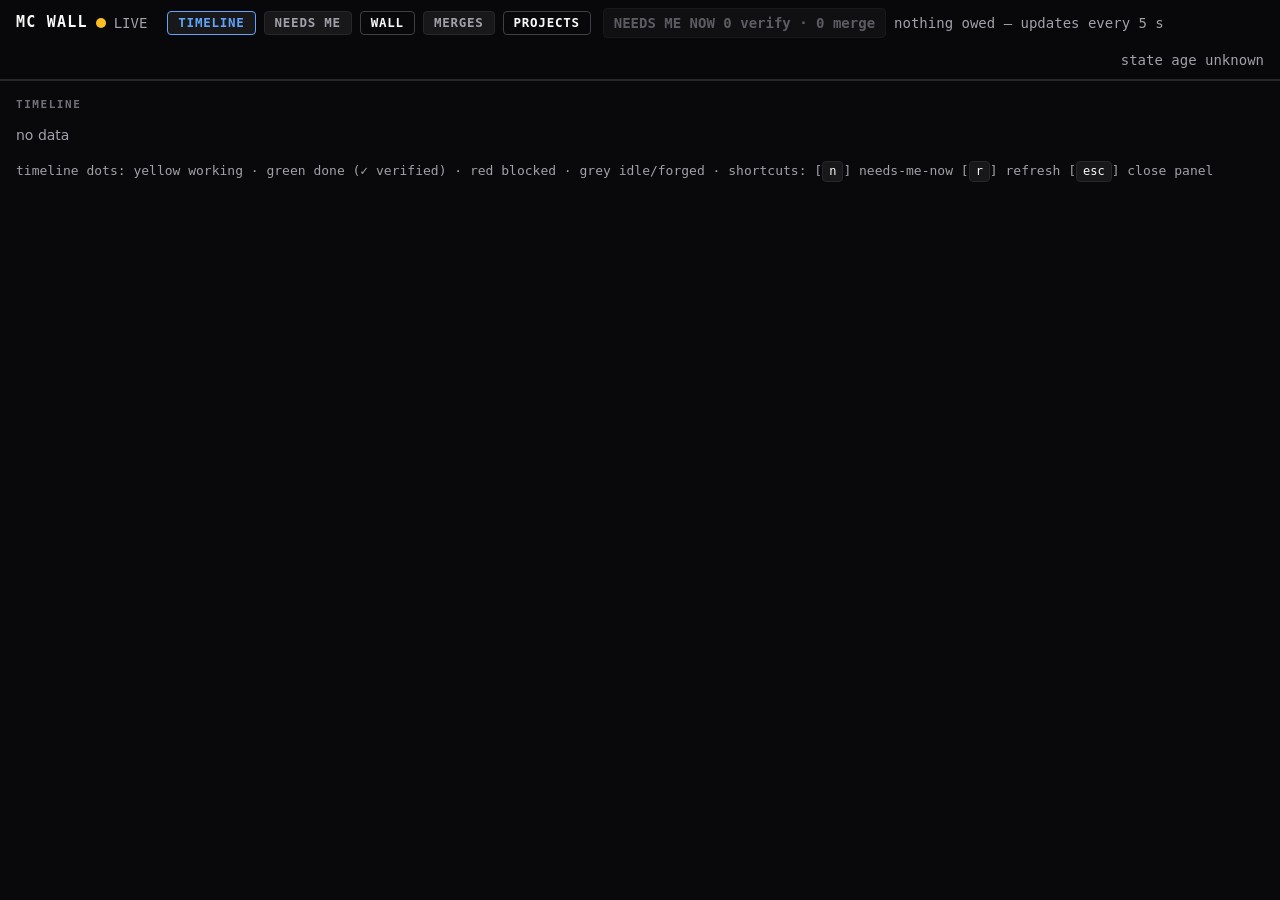
==== commit de408e96: "feat(wall): MR/PR registry — merges tower collector (TTL 300s, lane-branch filter, live-row + forge-" ====
--- a/plugins/mission-control/wall/web/index.html
+++ b/plugins/mission-control/wall/web/index.html
@@ -12,6 +12,7 @@
     <button id="view-timeline" type="button" aria-pressed="true">TIMELINE</button>
     <button id="view-needs" type="button" aria-pressed="false">NEEDS ME</button>
     <button id="view-wall" type="button" aria-pressed="false">WALL</button>
+    <button id="view-merges" type="button" aria-pressed="false">MERGES</button>
     <button id="view-projects" type="button" aria-pressed="false">PROJECTS</button>
   </div>
   <div class="tb-cluster tb-owed">
@@ -36,6 +37,7 @@
 </main>
 <section id="timeline-view" hidden></section>
 <section id="needs-view" hidden></section>
+<section id="merges-view" hidden></section>
 <section id="projects-view" hidden></section>
 <div id="panel-backdrop" hidden></div>
 <div id="launch-panel" hidden></div>
@@ -276,7 +278,13 @@
     {"kind": "verify-due", "row_id": "W2-L4", "program": "secfix", "action": "/mission-control-verify sess_w2l4", "deep_link": null},
     {"kind": "stalled", "row_id": "W2-L9", "program": "secfix", "action": "inspect queue.md — stalled 6h", "deep_link": null}
   ],
-  "launch_pending": null,
+    "merges": [
+    {"host": "gitlab", "repo": "cleo", "number": 41, "title": "wip: verify queue clear", "branch": "loop/secfix-w2-l6", "program": null, "row_id": null, "session": null, "state": "open", "conflicts": true, "draft": false, "created_at": 1789860000, "updated_at": 1789863000, "merged_at": null, "url": "https://gitlab.example/cleo/cleo/-/merge_requests/41", "author": "dev-b"},
+    {"host": "gitlab", "repo": "cleo", "number": 34, "title": "secfix: join hardening", "branch": "loop/secfix-w2-l1", "program": "secfix", "row_id": "W2-L1", "session": "sess_9a690ab2", "state": "open", "conflicts": false, "draft": false, "created_at": 1789858800, "updated_at": 1789862400, "merged_at": null, "url": "https://gitlab.example/cleo/cleo/-/merge_requests/34", "author": "shahil"},
+    {"host": "github", "repo": "mission-control", "number": 14, "title": "fix: unmapped recency order", "branch": "fix/unmapped-recency-order", "program": "secfix", "row_id": "W1-L0", "session": null, "state": "merged", "conflicts": false, "draft": false, "created_at": 1789772400, "updated_at": 1789824000, "merged_at": 1789824000, "url": "https://github.com/nexiouscaliver/mission-control/pull/14", "author": "nexiouscaliver"},
+    {"host": "github", "repo": "mission-control", "number": 9, "title": "chore: draft cleanup", "branch": "loop/draft-cleanup", "program": "secfix", "row_id": "W2-L9", "session": "sess_1111aaaa", "state": "closed", "conflicts": null, "draft": true, "created_at": 1789600000, "updated_at": 1789700000, "merged_at": null, "url": "https://github.com/nexiouscaliver/mission-control/pull/9", "author": "nexiouscaliver"}
+  ],
+"launch_pending": null,
   "wall": {
     "pending": {
       "version": 2,
@@ -306,7 +314,8 @@
   "sessions_unmapped": [],
   "parse_defects": [],
   "needs_me": [],
-  "launch_pending": null,
+    "merges": [],
+"launch_pending": null,
   "wall": {"pending": null}
 }</script>
 <script type="application/json" id="mock-null-program">{
@@ -346,7 +355,8 @@
   "sessions_unmapped": [],
   "parse_defects": [],
   "needs_me": [],
-  "launch_pending": null,
+    "merges": [],
+"launch_pending": null,
   "wall": {"pending": null}
 }</script>
 <script type="application/json" id="mock-unparsed">{
@@ -385,7 +395,8 @@
   "sessions_unmapped": [],
   "parse_defects": [],
   "needs_me": [],
-  "launch_pending": null,
+    "merges": [],
+"launch_pending": null,
   "wall": {"pending": null}
 }</script>
 <script type="application/json" id="mock-no-schema-version">{
@@ -423,7 +434,8 @@
   "sessions_unmapped": [],
   "parse_defects": [],
   "needs_me": [],
-  "launch_pending": null,
+    "merges": [],
+"launch_pending": null,
   "wall": {"pending": null}
 }</script>
 <script type="application/json" id="mock-empty-lanes">{
@@ -444,7 +456,8 @@
   "sessions_unmapped": [],
   "parse_defects": [],
   "needs_me": [],
-  "launch_pending": null,
+    "merges": [],
+"launch_pending": null,
   "wall": {"pending": null}
 }</script>
 <script type="application/json" id="mock-freeze">{
@@ -456,7 +469,8 @@
   "sessions_unmapped": [],
   "parse_defects": [],
   "needs_me": [],
-  "launch_pending": null,
+    "merges": [],
+"launch_pending": null,
   "wall": {"pending": null}
 }</script>
 <script type="application/json" id="mock-pending-null">{
@@ -495,7 +509,8 @@
   "sessions_unmapped": [],
   "parse_defects": [],
   "needs_me": [],
-  "launch_pending": null,
+    "merges": [],
+"launch_pending": null,
   "wall": {"pending": null}
 }</script>
 <script type="application/json" id="mock-pending-flagged">{
@@ -507,7 +522,8 @@
   "sessions_unmapped": [],
   "parse_defects": [],
   "needs_me": [],
-  "launch_pending": null,
+    "merges": [],
+"launch_pending": null,
   "wall": {
     "pending": {
       "version": 5,
--- a/plugins/mission-control/wall/web/assets/style.css
+++ b/plugins/mission-control/wall/web/assets/style.css
@@ -1727,7 +1727,10 @@
 .projects-head,
 .tl-head,
 .tl-wave-head,
+.tl-step-head,
 .needs-head,
+.merges-head,
+.merges-group,
 .defect-head {
   font-family: var(--font-mono);
   font-size: 11px;
@@ -1820,19 +1823,109 @@
   margin-top: var(--s2);
 }
 
+/* workflow-style header row: status circle + stage label; a dash connector
+ * bridges every non-last header into the column gap (the reference shape,
+ * drawn in the ledger's hairline grey) */
+
+.tl-step-head,
+.tl-wave-head {
+  display: flex;
+  align-items: center;
+  gap: 6px;
+}
+
+.tl-step-head {
+  position: absolute;
+}
+
+.tl-step-head::after {
+  content: "";
+  position: absolute;
+  right: -20px;
+  top: 50%;
+  width: 14px;
+  height: 2px;
+  background: var(--border-2);
+}
+
+.tl-step-head--last::after {
+  display: none;
+}
+
+.tl-step-label {
+  color: var(--dim);
+}
+
+.tl-step-dot {
+  flex: 0 0 auto;
+  width: 9px;
+  height: 9px;
+  border-radius: 50%;
+  border: 1.5px solid var(--faint);
+  background: transparent;
+}
+
+.tl-step-dot--red {
+  background: var(--red);
+  border-color: var(--red);
+}
+
+.tl-step-dot--yellow {
+  background: var(--amber);
+  border-color: var(--amber);
+}
+
+.tl-step-dot--green {
+  background: var(--green);
+  border-color: var(--green);
+}
+
 .tl-node {
   position: absolute;
   z-index: 1;
   display: flex;
   align-items: center;
   flex-wrap: wrap;
-  gap: 6px;
-  min-height: 44px;
-  padding: 7px 9px;
-  background: var(--hover);
+  gap: 8px;
+  min-height: 36px;
+  padding: 6px 12px;
+  background: var(--raise);
   border: 1px solid var(--border);
-  border-radius: var(--r-s);
+  border-radius: 9px;
   cursor: pointer;
+}
+
+/* the lane label truncates inside the pill; the status word never squeezes out */
+.tl-label {
+  min-width: 0;
+  flex: 0 1 auto;
+  overflow: hidden;
+  text-overflow: ellipsis;
+  white-space: nowrap;
+}
+
+.tl-meta {
+  flex: 0 0 auto;
+}
+
+/* a working lane spins (the reference affordance) — the global
+ * prefers-reduced-motion override neutralizes the animation */
+.tl-node--working::after {
+  content: "";
+  flex: 0 0 auto;
+  margin-left: auto;
+  width: 10px;
+  height: 10px;
+  border: 2px solid var(--amber);
+  border-right-color: transparent;
+  border-radius: 50%;
+  animation: tl-spin 0.9s linear infinite;
+}
+
+@keyframes tl-spin {
+  to {
+    transform: rotate(360deg);
+  }
 }
 
 .tl-node:hover {
@@ -1879,9 +1972,10 @@
 }
 
 .tl-meta {
-  color: var(--dim);
-  font-family: var(--font-mono);
-  font-size: 11px;
+  margin-left: auto;
+  color: var(--faint);
+  font-family: var(--font-mono);
+  font-size: 10px;
 }
 
 .tl-verified {
@@ -1921,8 +2015,8 @@
 .tl-edge {
   position: absolute;
   z-index: 0;
-  height: 2px;
-  background: var(--border-2);
+  height: 1.5px;
+  background: color-mix(in srgb, var(--border-2) 80%, transparent);
   transform-origin: 0 0;
 }
 
@@ -2015,6 +2109,119 @@
   text-decoration: underline;
 }
 
+/* ---- MERGES tab (contract v3, W4-L4): the MR/PR registry. Rows share the
+ * needs-me anatomy (raise fill, left-edge hue); the state chip follows the
+ * mr-badge outline grammar — merged green, open amber, conflicts a red
+ * OUTLINE variant, closed dim, draft a dashed outline. Existing tokens only
+ * (AC-26's matrix already pins every hue >= 4.5:1 on raise/bg). ---- */
+
+.merges-empty {
+  color: var(--ink);
+  font-size: 15px;
+  font-weight: 700;
+  padding: var(--s4) 0;
+}
+
+.merges-group {
+  display: block;
+  margin: var(--s3) 0 var(--s2) 0;
+}
+
+.merges-row {
+  display: flex;
+  align-items: center;
+  flex-wrap: wrap;
+  gap: var(--s2);
+  padding: 8px 10px;
+  background: var(--raise);
+  border: 1px solid var(--border);
+  border-left-width: 3px;
+  border-radius: var(--r-s);
+  margin-bottom: var(--s2);
+}
+
+.merges-row--merged {
+  border-left-color: var(--green);
+}
+
+.merges-row--open {
+  border-left-color: var(--amber);
+}
+
+.merges-row--closed {
+  border-left-color: var(--border-2);
+}
+
+.merges-row .mr-badge {
+  margin-left: 0; /* first flex child — the standalone margin is for inline use */
+}
+
+.merges-main {
+  color: var(--ink);
+  font-family: var(--font-mono);
+  font-weight: 700;
+  font-size: 12px;
+  text-decoration: none;
+}
+
+a.merges-main {
+  color: var(--blue);
+}
+
+a.merges-main:hover {
+  text-decoration: underline;
+}
+
+.mr-state {
+  flex: 0 0 auto;
+  font-family: var(--font-mono);
+  font-size: 10px;
+  font-weight: 700;
+  text-transform: uppercase;
+  letter-spacing: 0.08em;
+  padding: 1px 6px;
+  border: 1px solid var(--border-2);
+  border-radius: var(--r-s);
+  background: transparent;
+  color: var(--dim);
+}
+
+.mr-state--merged {
+  color: var(--green);
+  border-color: color-mix(in srgb, var(--green) 40%, transparent);
+}
+
+.mr-state--open {
+  color: var(--amber);
+  border-color: color-mix(in srgb, var(--amber) 40%, transparent);
+}
+
+.mr-state--conflicts {
+  color: var(--red);
+  border-color: color-mix(in srgb, var(--red) 40%, transparent);
+}
+
+.mr-state--draft {
+  color: var(--dim);
+  border-style: dashed;
+  border-color: color-mix(in srgb, var(--dim) 40%, transparent);
+}
+
+.mr-lane {
+  font-family: var(--font-mono);
+  font-size: 11px;
+  font-weight: 700;
+  color: var(--ink);
+}
+
+.mr-session,
+.mr-dates,
+.mr-author {
+  font-family: var(--font-mono);
+  font-size: 11px;
+  color: var(--dim);
+}
+
 /* degraded parse cards: fail-visible (SPEC 8 / SC-4) — red left edge naming
  * note_path + defect. */
 
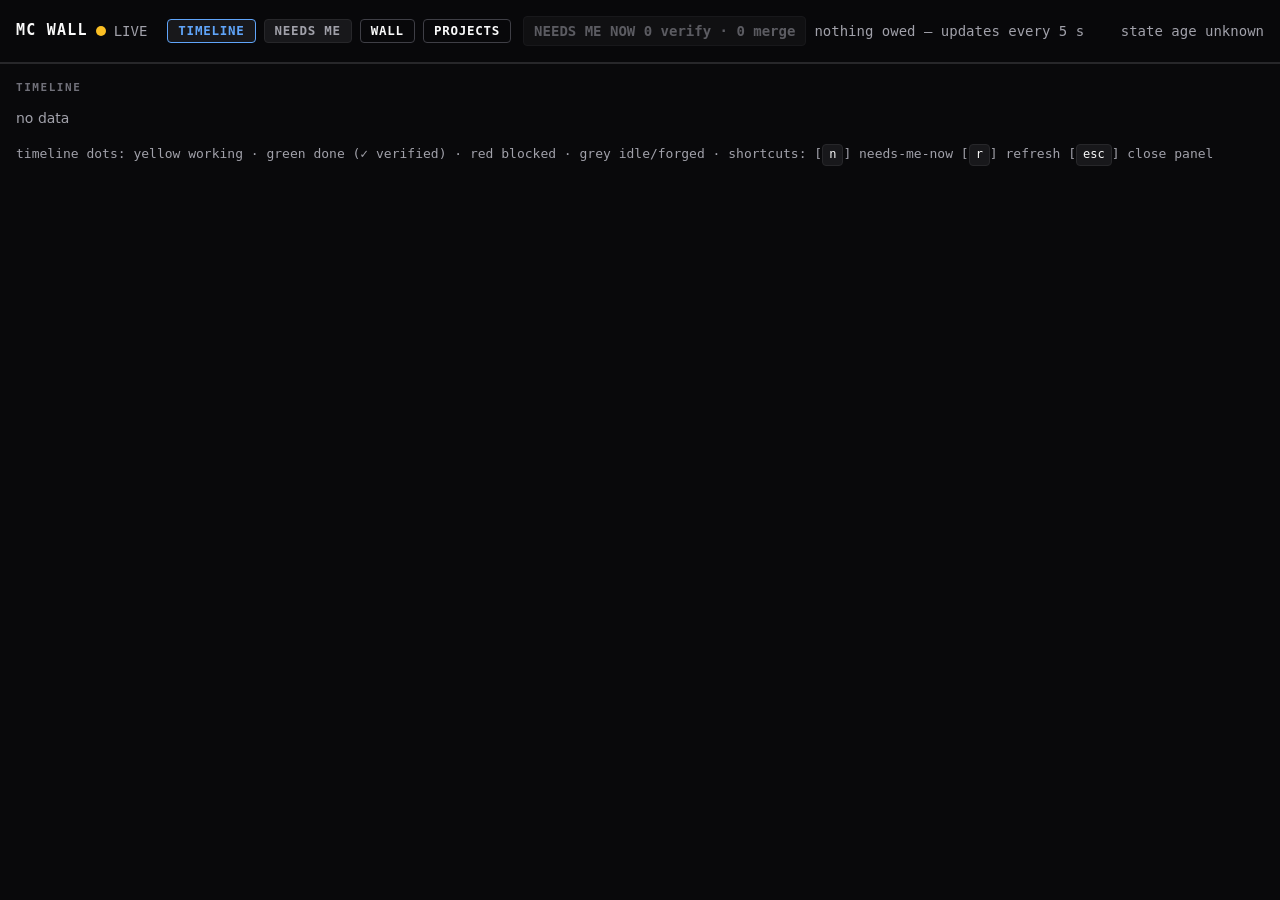
==== commit f83a8c70: "feat(wall): wall-honesty v1.11.1 — parse defects, manifest alarm, session conservation, lint-note; c" ====
--- a/plugins/mission-control/wall/web/index.html
+++ b/plugins/mission-control/wall/web/index.html
@@ -12,7 +12,6 @@
     <button id="view-timeline" type="button" aria-pressed="true">TIMELINE</button>
     <button id="view-needs" type="button" aria-pressed="false">NEEDS ME</button>
     <button id="view-wall" type="button" aria-pressed="false">WALL</button>
-    <button id="view-merges" type="button" aria-pressed="false">MERGES</button>
     <button id="view-projects" type="button" aria-pressed="false">PROJECTS</button>
   </div>
   <div class="tb-cluster tb-owed">
@@ -37,7 +36,6 @@
 </main>
 <section id="timeline-view" hidden></section>
 <section id="needs-view" hidden></section>
-<section id="merges-view" hidden></section>
 <section id="projects-view" hidden></section>
 <div id="panel-backdrop" hidden></div>
 <div id="launch-panel" hidden></div>
@@ -270,21 +268,23 @@
     {"id": "s-unmapped-1", "title": "scratch: rebase experiment", "dir": "~/.zcode/s-unmapped-1", "last_active_ago_s": 172800, "parent_session_id": "s-101", "parent_title": "secfix: join hardening"},
     {"id": "s-unmapped-2", "title": "", "dir": "~/.zcode/s-unmapped-2", "last_active_ago_s": 300, "parent_session_id": "sess_5eed0000-0000-4000-8000-0000000000dd", "parent_title": "rebase planning chat"}
   ],
+  "sessions_orphaned": [
+    {"id": "s-orphan-1", "title": "[secfix W9-L9] orphan lane session", "tag": "secfix", "last_active_ago_s": 240}
+  ],
   "parse_defects": [
-    {"note_path": "vault/hsp/hsp-phase1.md", "line": 12, "defect": "prompt-log table missing", "row_id": null}
+    {"note_path": "vault/hsp/hsp-phase1.md", "line": 12, "defect": "prompt-log table missing", "row_id": null},
+    {"note_path": "vault/wh1/incident.md", "line": 4, "defect": "blank line inside prompt-log table", "row_id": null},
+    {"note_path": "vault/wh1/incident.md", "line": 17, "defect": "lane row outside prompt-log table", "row_id": "W9-L9"},
+    {"note_path": "vault/wh1/incident.md", "line": 18, "defect": "1 extra cells under variant-A header", "row_id": "W2-B"},
+    {"note_path": "vault/wh1/incident.md", "line": 19, "defect": "repo/branch cell 'plugin cache 1.3.0 (plain lane)' has no repo path token", "row_id": "W1-L4"},
+    {"note_path": "vault/wh1/incident.md", "line": 0, "defect": "forged row W2-L5 absent from note parse (manifest exists)", "row_id": "W2-L5"}
   ],
   "needs_me": [
     {"kind": "merge-ready", "row_id": "W2-L1", "program": "secfix", "action": "merge !34 — pipeline green", "deep_link": "https://gitlab.example/cleo/cleo/-/merge_requests/34"},
     {"kind": "verify-due", "row_id": "W2-L4", "program": "secfix", "action": "/mission-control-verify sess_w2l4", "deep_link": null},
     {"kind": "stalled", "row_id": "W2-L9", "program": "secfix", "action": "inspect queue.md — stalled 6h", "deep_link": null}
   ],
-    "merges": [
-    {"host": "gitlab", "repo": "cleo", "number": 41, "title": "wip: verify queue clear", "branch": "loop/secfix-w2-l6", "program": null, "row_id": null, "session": null, "state": "open", "conflicts": true, "draft": false, "created_at": 1789860000, "updated_at": 1789863000, "merged_at": null, "url": "https://gitlab.example/cleo/cleo/-/merge_requests/41", "author": "dev-b"},
-    {"host": "gitlab", "repo": "cleo", "number": 34, "title": "secfix: join hardening", "branch": "loop/secfix-w2-l1", "program": "secfix", "row_id": "W2-L1", "session": "sess_9a690ab2", "state": "open", "conflicts": false, "draft": false, "created_at": 1789858800, "updated_at": 1789862400, "merged_at": null, "url": "https://gitlab.example/cleo/cleo/-/merge_requests/34", "author": "shahil"},
-    {"host": "github", "repo": "mission-control", "number": 14, "title": "fix: unmapped recency order", "branch": "fix/unmapped-recency-order", "program": "secfix", "row_id": "W1-L0", "session": null, "state": "merged", "conflicts": false, "draft": false, "created_at": 1789772400, "updated_at": 1789824000, "merged_at": 1789824000, "url": "https://github.com/nexiouscaliver/mission-control/pull/14", "author": "nexiouscaliver"},
-    {"host": "github", "repo": "mission-control", "number": 9, "title": "chore: draft cleanup", "branch": "loop/draft-cleanup", "program": "secfix", "row_id": "W2-L9", "session": "sess_1111aaaa", "state": "closed", "conflicts": null, "draft": true, "created_at": 1789600000, "updated_at": 1789700000, "merged_at": null, "url": "https://github.com/nexiouscaliver/mission-control/pull/9", "author": "nexiouscaliver"}
-  ],
-"launch_pending": null,
+  "launch_pending": null,
   "wall": {
     "pending": {
       "version": 2,
@@ -312,10 +312,10 @@
   "verify_queue": [],
   "human_actions": [],
   "sessions_unmapped": [],
-  "parse_defects": [],
-  "needs_me": [],
-    "merges": [],
-"launch_pending": null,
+  "sessions_orphaned": [],
+  "parse_defects": [],
+  "needs_me": [],
+  "launch_pending": null,
   "wall": {"pending": null}
 }</script>
 <script type="application/json" id="mock-null-program">{
@@ -353,10 +353,10 @@
   "verify_queue": [],
   "human_actions": [],
   "sessions_unmapped": [],
-  "parse_defects": [],
-  "needs_me": [],
-    "merges": [],
-"launch_pending": null,
+  "sessions_orphaned": [],
+  "parse_defects": [],
+  "needs_me": [],
+  "launch_pending": null,
   "wall": {"pending": null}
 }</script>
 <script type="application/json" id="mock-unparsed">{
@@ -393,10 +393,10 @@
   "verify_queue": [],
   "human_actions": [],
   "sessions_unmapped": [],
-  "parse_defects": [],
-  "needs_me": [],
-    "merges": [],
-"launch_pending": null,
+  "sessions_orphaned": [],
+  "parse_defects": [],
+  "needs_me": [],
+  "launch_pending": null,
   "wall": {"pending": null}
 }</script>
 <script type="application/json" id="mock-no-schema-version">{
@@ -432,10 +432,10 @@
   "verify_queue": [],
   "human_actions": [],
   "sessions_unmapped": [],
-  "parse_defects": [],
-  "needs_me": [],
-    "merges": [],
-"launch_pending": null,
+  "sessions_orphaned": [],
+  "parse_defects": [],
+  "needs_me": [],
+  "launch_pending": null,
   "wall": {"pending": null}
 }</script>
 <script type="application/json" id="mock-empty-lanes">{
@@ -454,10 +454,10 @@
   "verify_queue": [],
   "human_actions": [],
   "sessions_unmapped": [],
-  "parse_defects": [],
-  "needs_me": [],
-    "merges": [],
-"launch_pending": null,
+  "sessions_orphaned": [],
+  "parse_defects": [],
+  "needs_me": [],
+  "launch_pending": null,
   "wall": {"pending": null}
 }</script>
 <script type="application/json" id="mock-freeze">{
@@ -467,10 +467,10 @@
   "verify_queue": [],
   "human_actions": [],
   "sessions_unmapped": [],
-  "parse_defects": [],
-  "needs_me": [],
-    "merges": [],
-"launch_pending": null,
+  "sessions_orphaned": [],
+  "parse_defects": [],
+  "needs_me": [],
+  "launch_pending": null,
   "wall": {"pending": null}
 }</script>
 <script type="application/json" id="mock-pending-null">{
@@ -507,10 +507,10 @@
   "verify_queue": [],
   "human_actions": [],
   "sessions_unmapped": [],
-  "parse_defects": [],
-  "needs_me": [],
-    "merges": [],
-"launch_pending": null,
+  "sessions_orphaned": [],
+  "parse_defects": [],
+  "needs_me": [],
+  "launch_pending": null,
   "wall": {"pending": null}
 }</script>
 <script type="application/json" id="mock-pending-flagged">{
@@ -520,10 +520,10 @@
   "verify_queue": [],
   "human_actions": [],
   "sessions_unmapped": [],
-  "parse_defects": [],
-  "needs_me": [],
-    "merges": [],
-"launch_pending": null,
+  "sessions_orphaned": [],
+  "parse_defects": [],
+  "needs_me": [],
+  "launch_pending": null,
   "wall": {
     "pending": {
       "version": 5,
--- a/plugins/mission-control/wall/web/assets/style.css
+++ b/plugins/mission-control/wall/web/assets/style.css
@@ -1553,7 +1553,10 @@
   content: "▸ ";
 }
 
-.unmapped-row {
+.unmapped-row,
+/* v3 wall-honesty: orphan rows mirror the unmapped-row grammar with their
+ * own class (they are a conservation surface, not unmapped sessions) */
+.orphan-row {
   display: flex;
   flex-wrap: wrap;
   align-items: baseline;
@@ -1566,14 +1569,16 @@
   cursor: pointer;
 }
 
-.unmapped-row:hover {
+.unmapped-row:hover,
+.orphan-row:hover {
   background: var(--hover);
 }
 
 /* round 4b: title / age / id are separate segments — the row reads like a
  * table line at full width (title carries, age and id hang right) */
 
-.unmapped-row .unmapped-title {
+.unmapped-row .unmapped-title,
+.orphan-row .unmapped-title {
   flex: 1 1 240px;
   min-width: 0;
   overflow: hidden;
@@ -1582,12 +1587,14 @@
   font-weight: 600;
 }
 
-.unmapped-row .unmapped-age {
+.unmapped-row .unmapped-age,
+.orphan-row .unmapped-age {
   color: var(--dim);
   white-space: nowrap;
 }
 
-.unmapped-row:hover .unmapped-age {
+.unmapped-row:hover .unmapped-age,
+.orphan-row:hover .unmapped-age {
   color: var(--ink);
 }
 
@@ -1729,8 +1736,6 @@
 .tl-wave-head,
 .tl-step-head,
 .needs-head,
-.merges-head,
-.merges-group,
 .defect-head {
   font-family: var(--font-mono);
   font-size: 11px;
@@ -2109,119 +2114,6 @@
   text-decoration: underline;
 }
 
-/* ---- MERGES tab (contract v3, W4-L4): the MR/PR registry. Rows share the
- * needs-me anatomy (raise fill, left-edge hue); the state chip follows the
- * mr-badge outline grammar — merged green, open amber, conflicts a red
- * OUTLINE variant, closed dim, draft a dashed outline. Existing tokens only
- * (AC-26's matrix already pins every hue >= 4.5:1 on raise/bg). ---- */
-
-.merges-empty {
-  color: var(--ink);
-  font-size: 15px;
-  font-weight: 700;
-  padding: var(--s4) 0;
-}
-
-.merges-group {
-  display: block;
-  margin: var(--s3) 0 var(--s2) 0;
-}
-
-.merges-row {
-  display: flex;
-  align-items: center;
-  flex-wrap: wrap;
-  gap: var(--s2);
-  padding: 8px 10px;
-  background: var(--raise);
-  border: 1px solid var(--border);
-  border-left-width: 3px;
-  border-radius: var(--r-s);
-  margin-bottom: var(--s2);
-}
-
-.merges-row--merged {
-  border-left-color: var(--green);
-}
-
-.merges-row--open {
-  border-left-color: var(--amber);
-}
-
-.merges-row--closed {
-  border-left-color: var(--border-2);
-}
-
-.merges-row .mr-badge {
-  margin-left: 0; /* first flex child — the standalone margin is for inline use */
-}
-
-.merges-main {
-  color: var(--ink);
-  font-family: var(--font-mono);
-  font-weight: 700;
-  font-size: 12px;
-  text-decoration: none;
-}
-
-a.merges-main {
-  color: var(--blue);
-}
-
-a.merges-main:hover {
-  text-decoration: underline;
-}
-
-.mr-state {
-  flex: 0 0 auto;
-  font-family: var(--font-mono);
-  font-size: 10px;
-  font-weight: 700;
-  text-transform: uppercase;
-  letter-spacing: 0.08em;
-  padding: 1px 6px;
-  border: 1px solid var(--border-2);
-  border-radius: var(--r-s);
-  background: transparent;
-  color: var(--dim);
-}
-
-.mr-state--merged {
-  color: var(--green);
-  border-color: color-mix(in srgb, var(--green) 40%, transparent);
-}
-
-.mr-state--open {
-  color: var(--amber);
-  border-color: color-mix(in srgb, var(--amber) 40%, transparent);
-}
-
-.mr-state--conflicts {
-  color: var(--red);
-  border-color: color-mix(in srgb, var(--red) 40%, transparent);
-}
-
-.mr-state--draft {
-  color: var(--dim);
-  border-style: dashed;
-  border-color: color-mix(in srgb, var(--dim) 40%, transparent);
-}
-
-.mr-lane {
-  font-family: var(--font-mono);
-  font-size: 11px;
-  font-weight: 700;
-  color: var(--ink);
-}
-
-.mr-session,
-.mr-dates,
-.mr-author {
-  font-family: var(--font-mono);
-  font-size: 11px;
-  color: var(--dim);
-}
-
 /* degraded parse cards: fail-visible (SPEC 8 / SC-4) — red left edge naming
  * note_path + defect. */
 
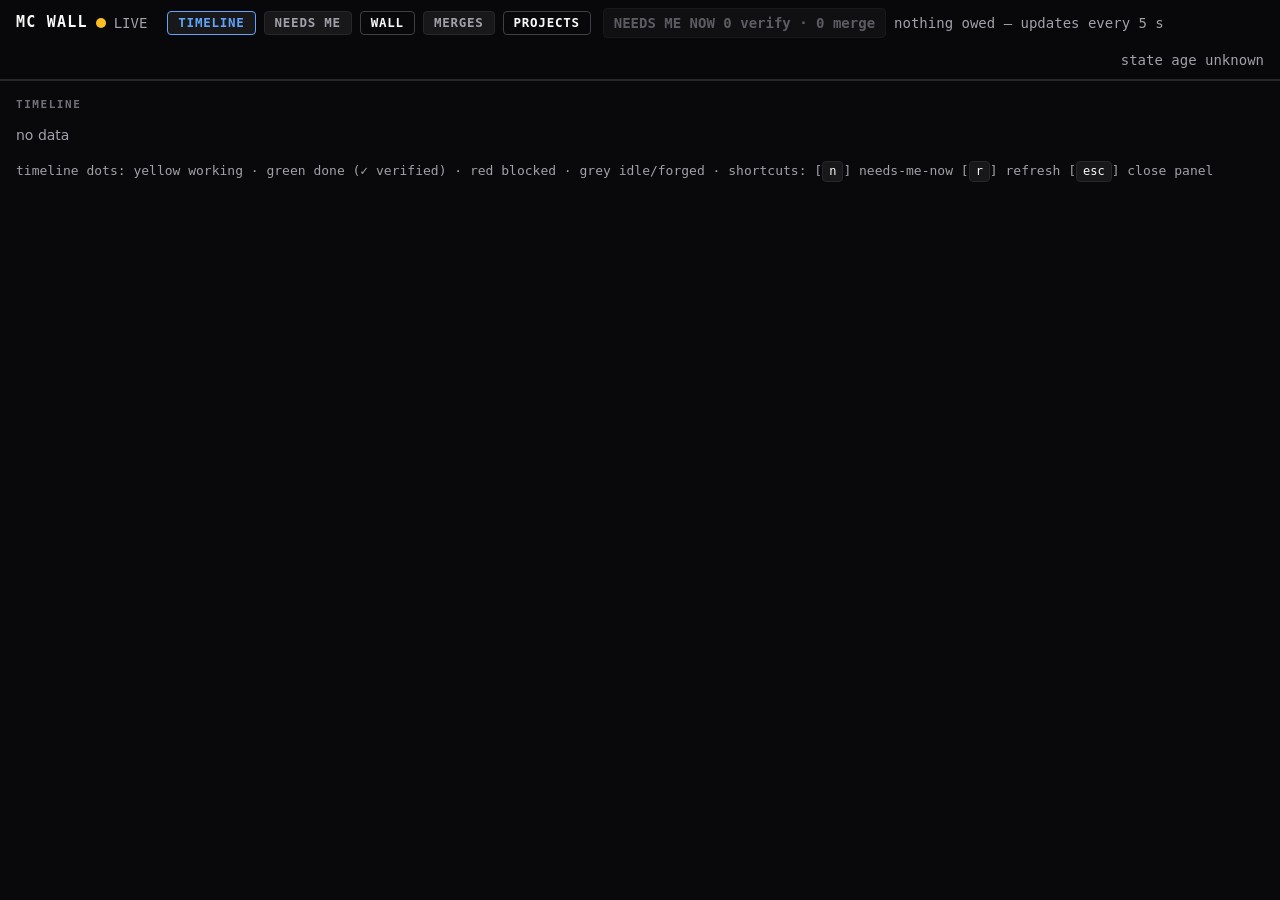
==== commit 6d9b0fec: "Merge pull request #19 from nexiouscaliver/loop/wall-mr-registry feat(wall): MR/PR registry — merges" ====
--- a/plugins/mission-control/wall/web/index.html
+++ b/plugins/mission-control/wall/web/index.html
@@ -12,6 +12,7 @@
     <button id="view-timeline" type="button" aria-pressed="true">TIMELINE</button>
     <button id="view-needs" type="button" aria-pressed="false">NEEDS ME</button>
     <button id="view-wall" type="button" aria-pressed="false">WALL</button>
+    <button id="view-merges" type="button" aria-pressed="false">MERGES</button>
     <button id="view-projects" type="button" aria-pressed="false">PROJECTS</button>
   </div>
   <div class="tb-cluster tb-owed">
@@ -36,6 +37,7 @@
 </main>
 <section id="timeline-view" hidden></section>
 <section id="needs-view" hidden></section>
+<section id="merges-view" hidden></section>
 <section id="projects-view" hidden></section>
 <div id="panel-backdrop" hidden></div>
 <div id="launch-panel" hidden></div>
@@ -268,23 +270,21 @@
     {"id": "s-unmapped-1", "title": "scratch: rebase experiment", "dir": "~/.zcode/s-unmapped-1", "last_active_ago_s": 172800, "parent_session_id": "s-101", "parent_title": "secfix: join hardening"},
     {"id": "s-unmapped-2", "title": "", "dir": "~/.zcode/s-unmapped-2", "last_active_ago_s": 300, "parent_session_id": "sess_5eed0000-0000-4000-8000-0000000000dd", "parent_title": "rebase planning chat"}
   ],
-  "sessions_orphaned": [
-    {"id": "s-orphan-1", "title": "[secfix W9-L9] orphan lane session", "tag": "secfix", "last_active_ago_s": 240}
-  ],
   "parse_defects": [
-    {"note_path": "vault/hsp/hsp-phase1.md", "line": 12, "defect": "prompt-log table missing", "row_id": null},
-    {"note_path": "vault/wh1/incident.md", "line": 4, "defect": "blank line inside prompt-log table", "row_id": null},
-    {"note_path": "vault/wh1/incident.md", "line": 17, "defect": "lane row outside prompt-log table", "row_id": "W9-L9"},
-    {"note_path": "vault/wh1/incident.md", "line": 18, "defect": "1 extra cells under variant-A header", "row_id": "W2-B"},
-    {"note_path": "vault/wh1/incident.md", "line": 19, "defect": "repo/branch cell 'plugin cache 1.3.0 (plain lane)' has no repo path token", "row_id": "W1-L4"},
-    {"note_path": "vault/wh1/incident.md", "line": 0, "defect": "forged row W2-L5 absent from note parse (manifest exists)", "row_id": "W2-L5"}
+    {"note_path": "vault/hsp/hsp-phase1.md", "line": 12, "defect": "prompt-log table missing", "row_id": null}
   ],
   "needs_me": [
     {"kind": "merge-ready", "row_id": "W2-L1", "program": "secfix", "action": "merge !34 — pipeline green", "deep_link": "https://gitlab.example/cleo/cleo/-/merge_requests/34"},
     {"kind": "verify-due", "row_id": "W2-L4", "program": "secfix", "action": "/mission-control-verify sess_w2l4", "deep_link": null},
     {"kind": "stalled", "row_id": "W2-L9", "program": "secfix", "action": "inspect queue.md — stalled 6h", "deep_link": null}
   ],
-  "launch_pending": null,
+    "merges": [
+    {"host": "gitlab", "repo": "cleo", "number": 41, "title": "wip: verify queue clear", "branch": "loop/secfix-w2-l6", "program": null, "row_id": null, "session": null, "state": "open", "conflicts": true, "draft": false, "created_at": 1789860000, "updated_at": 1789863000, "merged_at": null, "url": "https://gitlab.example/cleo/cleo/-/merge_requests/41", "author": "dev-b"},
+    {"host": "gitlab", "repo": "cleo", "number": 34, "title": "secfix: join hardening", "branch": "loop/secfix-w2-l1", "program": "secfix", "row_id": "W2-L1", "session": "sess_9a690ab2", "state": "open", "conflicts": false, "draft": false, "created_at": 1789858800, "updated_at": 1789862400, "merged_at": null, "url": "https://gitlab.example/cleo/cleo/-/merge_requests/34", "author": "shahil"},
+    {"host": "github", "repo": "mission-control", "number": 14, "title": "fix: unmapped recency order", "branch": "fix/unmapped-recency-order", "program": "secfix", "row_id": "W1-L0", "session": null, "state": "merged", "conflicts": false, "draft": false, "created_at": 1789772400, "updated_at": 1789824000, "merged_at": 1789824000, "url": "https://github.com/nexiouscaliver/mission-control/pull/14", "author": "nexiouscaliver"},
+    {"host": "github", "repo": "mission-control", "number": 9, "title": "chore: draft cleanup", "branch": "loop/draft-cleanup", "program": "secfix", "row_id": "W2-L9", "session": "sess_1111aaaa", "state": "closed", "conflicts": null, "draft": true, "created_at": 1789600000, "updated_at": 1789700000, "merged_at": null, "url": "https://github.com/nexiouscaliver/mission-control/pull/9", "author": "nexiouscaliver"}
+  ],
+"launch_pending": null,
   "wall": {
     "pending": {
       "version": 2,
@@ -312,10 +312,10 @@
   "verify_queue": [],
   "human_actions": [],
   "sessions_unmapped": [],
-  "sessions_orphaned": [],
-  "parse_defects": [],
-  "needs_me": [],
-  "launch_pending": null,
+  "parse_defects": [],
+  "needs_me": [],
+    "merges": [],
+"launch_pending": null,
   "wall": {"pending": null}
 }</script>
 <script type="application/json" id="mock-null-program">{
@@ -353,10 +353,10 @@
   "verify_queue": [],
   "human_actions": [],
   "sessions_unmapped": [],
-  "sessions_orphaned": [],
-  "parse_defects": [],
-  "needs_me": [],
-  "launch_pending": null,
+  "parse_defects": [],
+  "needs_me": [],
+    "merges": [],
+"launch_pending": null,
   "wall": {"pending": null}
 }</script>
 <script type="application/json" id="mock-unparsed">{
@@ -393,10 +393,10 @@
   "verify_queue": [],
   "human_actions": [],
   "sessions_unmapped": [],
-  "sessions_orphaned": [],
-  "parse_defects": [],
-  "needs_me": [],
-  "launch_pending": null,
+  "parse_defects": [],
+  "needs_me": [],
+    "merges": [],
+"launch_pending": null,
   "wall": {"pending": null}
 }</script>
 <script type="application/json" id="mock-no-schema-version">{
@@ -432,10 +432,10 @@
   "verify_queue": [],
   "human_actions": [],
   "sessions_unmapped": [],
-  "sessions_orphaned": [],
-  "parse_defects": [],
-  "needs_me": [],
-  "launch_pending": null,
+  "parse_defects": [],
+  "needs_me": [],
+    "merges": [],
+"launch_pending": null,
   "wall": {"pending": null}
 }</script>
 <script type="application/json" id="mock-empty-lanes">{
@@ -454,10 +454,10 @@
   "verify_queue": [],
   "human_actions": [],
   "sessions_unmapped": [],
-  "sessions_orphaned": [],
-  "parse_defects": [],
-  "needs_me": [],
-  "launch_pending": null,
+  "parse_defects": [],
+  "needs_me": [],
+    "merges": [],
+"launch_pending": null,
   "wall": {"pending": null}
 }</script>
 <script type="application/json" id="mock-freeze">{
@@ -467,10 +467,10 @@
   "verify_queue": [],
   "human_actions": [],
   "sessions_unmapped": [],
-  "sessions_orphaned": [],
-  "parse_defects": [],
-  "needs_me": [],
-  "launch_pending": null,
+  "parse_defects": [],
+  "needs_me": [],
+    "merges": [],
+"launch_pending": null,
   "wall": {"pending": null}
 }</script>
 <script type="application/json" id="mock-pending-null">{
@@ -507,10 +507,10 @@
   "verify_queue": [],
   "human_actions": [],
   "sessions_unmapped": [],
-  "sessions_orphaned": [],
-  "parse_defects": [],
-  "needs_me": [],
-  "launch_pending": null,
+  "parse_defects": [],
+  "needs_me": [],
+    "merges": [],
+"launch_pending": null,
   "wall": {"pending": null}
 }</script>
 <script type="application/json" id="mock-pending-flagged">{
@@ -520,10 +520,10 @@
   "verify_queue": [],
   "human_actions": [],
   "sessions_unmapped": [],
-  "sessions_orphaned": [],
-  "parse_defects": [],
-  "needs_me": [],
-  "launch_pending": null,
+  "parse_defects": [],
+  "needs_me": [],
+    "merges": [],
+"launch_pending": null,
   "wall": {
     "pending": {
       "version": 5,
--- a/plugins/mission-control/wall/web/assets/style.css
+++ b/plugins/mission-control/wall/web/assets/style.css
@@ -1553,10 +1553,7 @@
   content: "▸ ";
 }
 
-.unmapped-row,
-/* v3 wall-honesty: orphan rows mirror the unmapped-row grammar with their
- * own class (they are a conservation surface, not unmapped sessions) */
-.orphan-row {
+.unmapped-row {
   display: flex;
   flex-wrap: wrap;
   align-items: baseline;
@@ -1569,16 +1566,14 @@
   cursor: pointer;
 }
 
-.unmapped-row:hover,
-.orphan-row:hover {
+.unmapped-row:hover {
   background: var(--hover);
 }
 
 /* round 4b: title / age / id are separate segments — the row reads like a
  * table line at full width (title carries, age and id hang right) */
 
-.unmapped-row .unmapped-title,
-.orphan-row .unmapped-title {
+.unmapped-row .unmapped-title {
   flex: 1 1 240px;
   min-width: 0;
   overflow: hidden;
@@ -1587,14 +1582,12 @@
   font-weight: 600;
 }
 
-.unmapped-row .unmapped-age,
-.orphan-row .unmapped-age {
+.unmapped-row .unmapped-age {
   color: var(--dim);
   white-space: nowrap;
 }
 
-.unmapped-row:hover .unmapped-age,
-.orphan-row:hover .unmapped-age {
+.unmapped-row:hover .unmapped-age {
   color: var(--ink);
 }
 
@@ -1736,6 +1729,8 @@
 .tl-wave-head,
 .tl-step-head,
 .needs-head,
+.merges-head,
+.merges-group,
 .defect-head {
   font-family: var(--font-mono);
   font-size: 11px;
@@ -1769,7 +1764,8 @@
  * the pinned DOM surface). Only :root tokens — no new colors. */
 
 #timeline-view,
-#needs-view {
+#needs-view,
+#merges-view {
   padding: var(--s4);
 }
 
@@ -1793,6 +1789,14 @@
   padding: var(--s3);
   margin-bottom: var(--s3);
   overflow-x: auto;
+}
+
+/* W4-L4: an OPEN node's detail is the small MR window — overflow-x:auto on
+ * the card turns it into a clip container and beheaded the window at the
+ * card edge. While any node is open the card lets it paint (the node is
+ * z-raised; closed details restore the scrolling behavior). */
+.tl-program--open {
+  overflow: visible;
 }
 
 .tl-program.collapsed {
@@ -2017,6 +2021,52 @@
   max-width: 100%;
 }
 
+/* W4-L4 (operator overlay): the OPEN node's detail is the small window —
+ * wider than the 172px node (z-raised with the node), room for the registry
+ * MR rows. Collapsed details keep the node's own width. */
+.tl-node--open .tl-detail {
+  width: 264px;
+}
+
+.tl-mr {
+  display: flex;
+  align-items: center;
+  flex-wrap: wrap;
+  gap: 6px;
+  margin-top: 4px;
+  padding-top: 5px;
+  border-top: 1px solid var(--border);
+}
+
+.tl-mr .mr-badge {
+  margin-left: 0; /* first flex child — the standalone margin is for inline use */
+}
+
+.tl-mr-main {
+  font-family: var(--font-mono);
+  font-size: 11px;
+  font-weight: 700;
+  color: var(--blue);
+  text-decoration: none;
+  overflow: hidden;
+  text-overflow: ellipsis;
+  white-space: nowrap;
+  min-width: 0;
+  /* two-line window: badge + chip + merged-age on line one, the linked
+   * title gets its own full-width line (order-only, markup unchanged) */
+  order: 3;
+  flex-basis: 100%;
+}
+
+a.tl-mr-main:hover {
+  text-decoration: underline;
+}
+
+.tl-mr-meta {
+  font-family: var(--font-mono);
+  font-size: 10px;
+}
+
 .tl-edge {
   position: absolute;
   z-index: 0;
@@ -2114,6 +2164,129 @@
   text-decoration: underline;
 }
 
+/* ---- MERGES tab (contract v3, W4-L4): the MR/PR registry. Rows share the
+ * needs-me anatomy (raise fill, left-edge hue); the state chip follows the
+ * mr-badge outline grammar — merged green, open amber, conflicts a red
+ * OUTLINE variant, closed dim, draft a dashed outline. Existing tokens only
+ * (AC-26's matrix already pins every hue >= 4.5:1 on raise/bg). ---- */
+
+.merges-empty {
+  color: var(--ink);
+  font-size: 15px;
+  font-weight: 700;
+  padding: var(--s4) 0;
+}
+
+.merges-group {
+  display: block;
+  margin: var(--s3) 0 var(--s2) 0;
+}
+
+.merges-row {
+  display: flex;
+  align-items: center;
+  flex-wrap: wrap;
+  gap: var(--s2);
+  padding: 8px 10px;
+  background: var(--raise);
+  border: 1px solid var(--border);
+  border-left-width: 3px;
+  border-radius: var(--r-s);
+  margin-bottom: var(--s2);
+}
+
+.merges-row--merged {
+  border-left-color: var(--green);
+}
+
+.merges-row--open {
+  border-left-color: var(--amber);
+}
+
+.merges-row--closed {
+  border-left-color: var(--border-2);
+}
+
+/* conflicts is the severe open variant: the left accent agrees with the chip */
+.merges-row--conflicts {
+  border-left-color: var(--red);
+}
+
+.merges-row .mr-badge {
+  margin-left: 0; /* first flex child — the standalone margin is for inline use */
+}
+
+.merges-main {
+  color: var(--ink);
+  font-family: var(--font-mono);
+  font-weight: 700;
+  font-size: 12px;
+  text-decoration: none;
+}
+
+a.merges-main {
+  color: var(--blue);
+}
+
+a.merges-main:hover {
+  text-decoration: underline;
+}
+
+.mr-state {
+  flex: 0 0 auto;
+  font-family: var(--font-mono);
+  font-size: 10px;
+  font-weight: 700;
+  text-transform: uppercase;
+  letter-spacing: 0.08em;
+  padding: 1px 6px;
+  border: 1px solid var(--border-2);
+  border-radius: var(--r-s);
+  background: transparent;
+  color: var(--dim);
+}
+
+.mr-state--merged {
+  color: var(--green);
+  border-color: color-mix(in srgb, var(--green) 40%, transparent);
+}
+
+.mr-state--open {
+  color: var(--amber);
+  border-color: color-mix(in srgb, var(--amber) 40%, transparent);
+}
+
+.mr-state--conflicts {
+  color: var(--red);
+  border-color: color-mix(in srgb, var(--red) 40%, transparent);
+}
+
+.mr-state--draft {
+  color: var(--dim);
+  border-style: dashed;
+  border-color: color-mix(in srgb, var(--dim) 40%, transparent);
+}
+
+.mr-lane {
+  font-family: var(--font-mono);
+  font-size: 11px;
+  font-weight: 700;
+  color: var(--ink);
+}
+
+.mr-lane.dim {
+  color: var(--dim);
+  font-weight: 600;
+}
+
+.mr-session,
+.mr-dates,
+.mr-author {
+  font-family: var(--font-mono);
+  font-size: 11px;
+  color: var(--dim);
+}
+
 /* degraded parse cards: fail-visible (SPEC 8 / SC-4) — red left edge naming
  * note_path + defect. */
 
